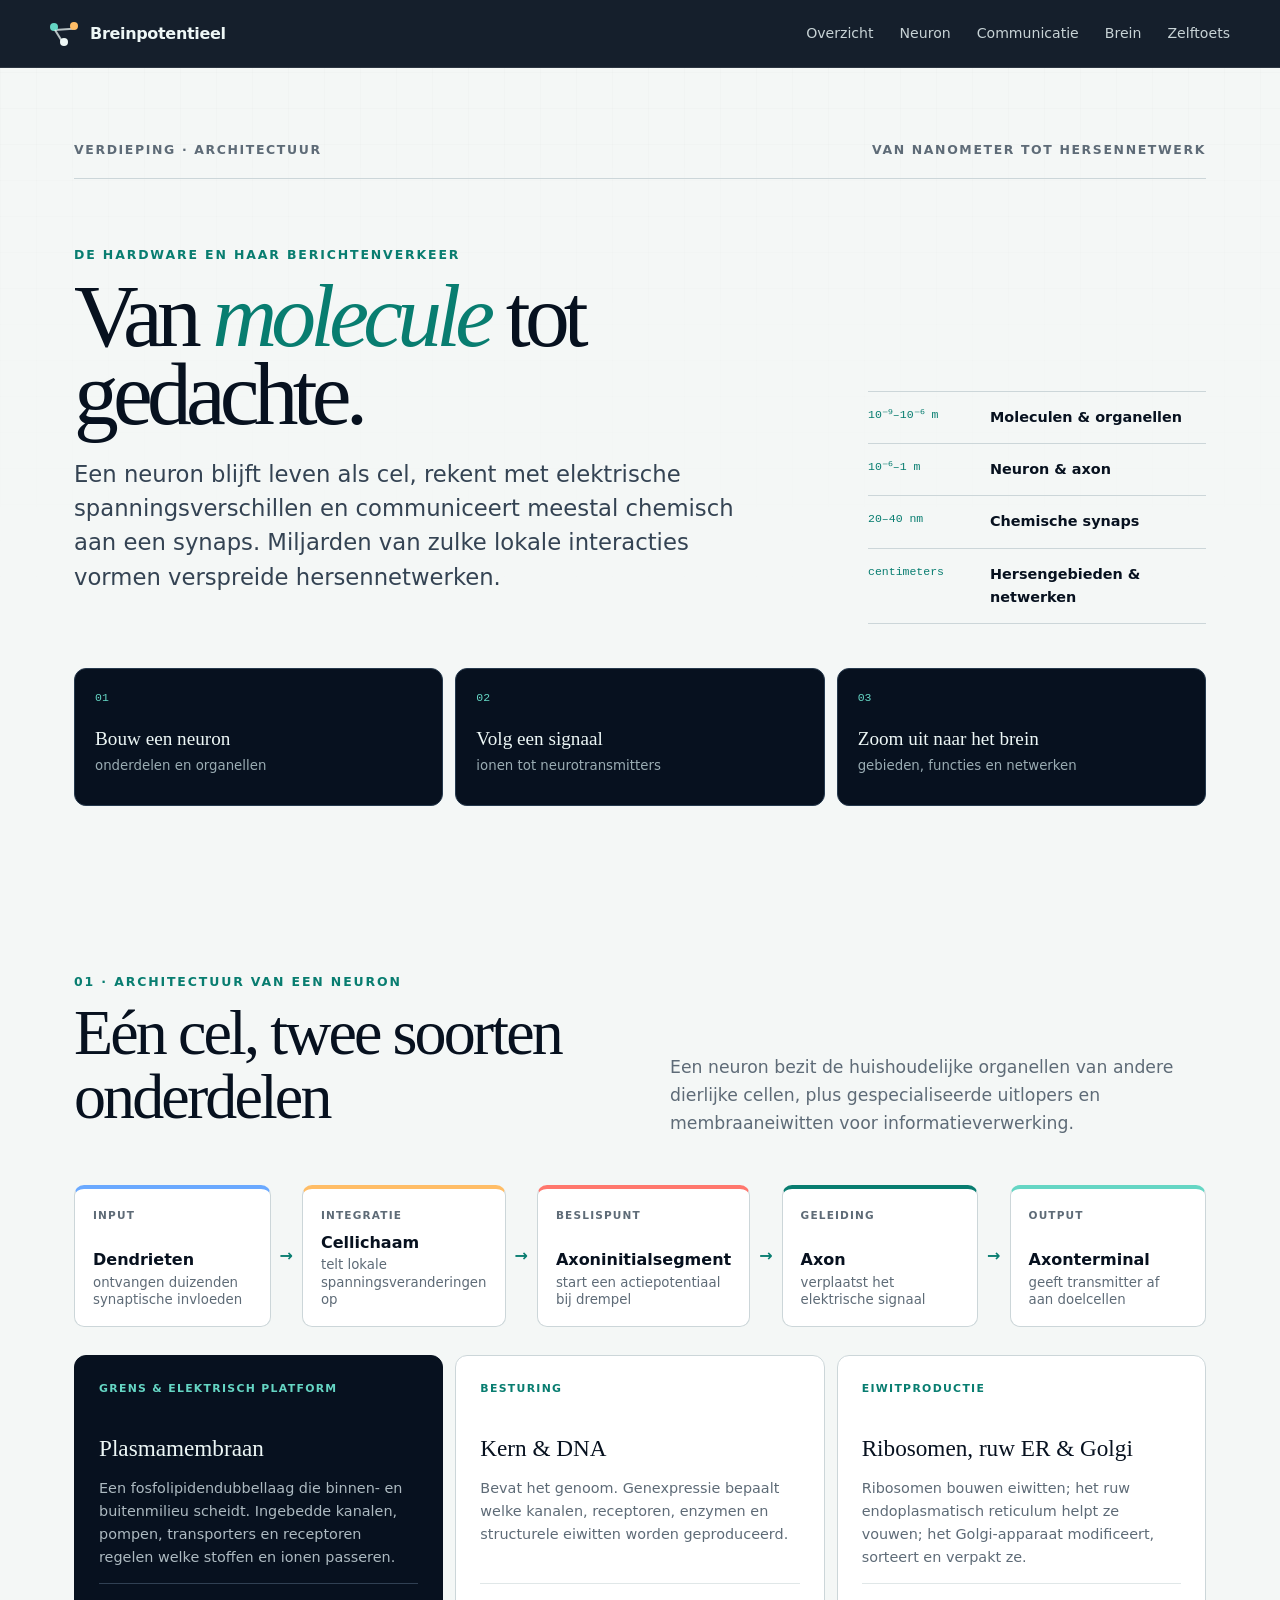
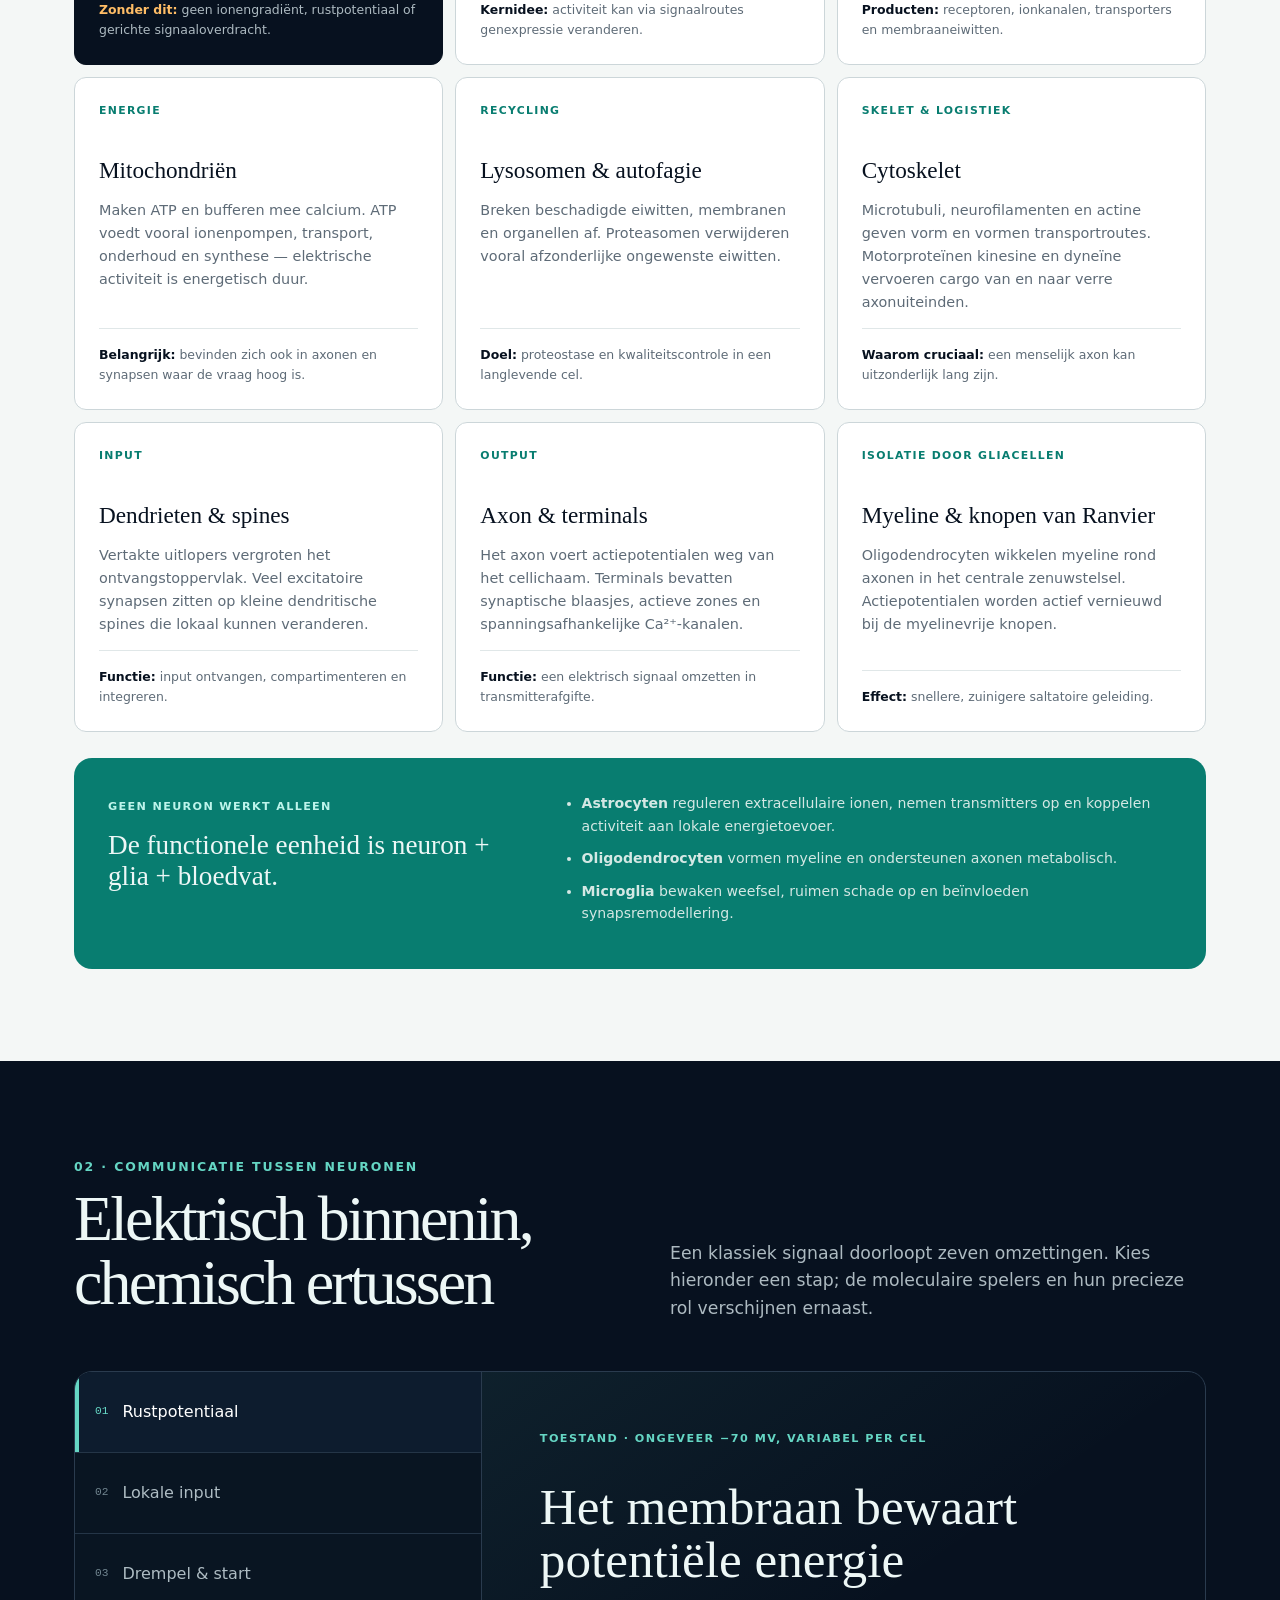
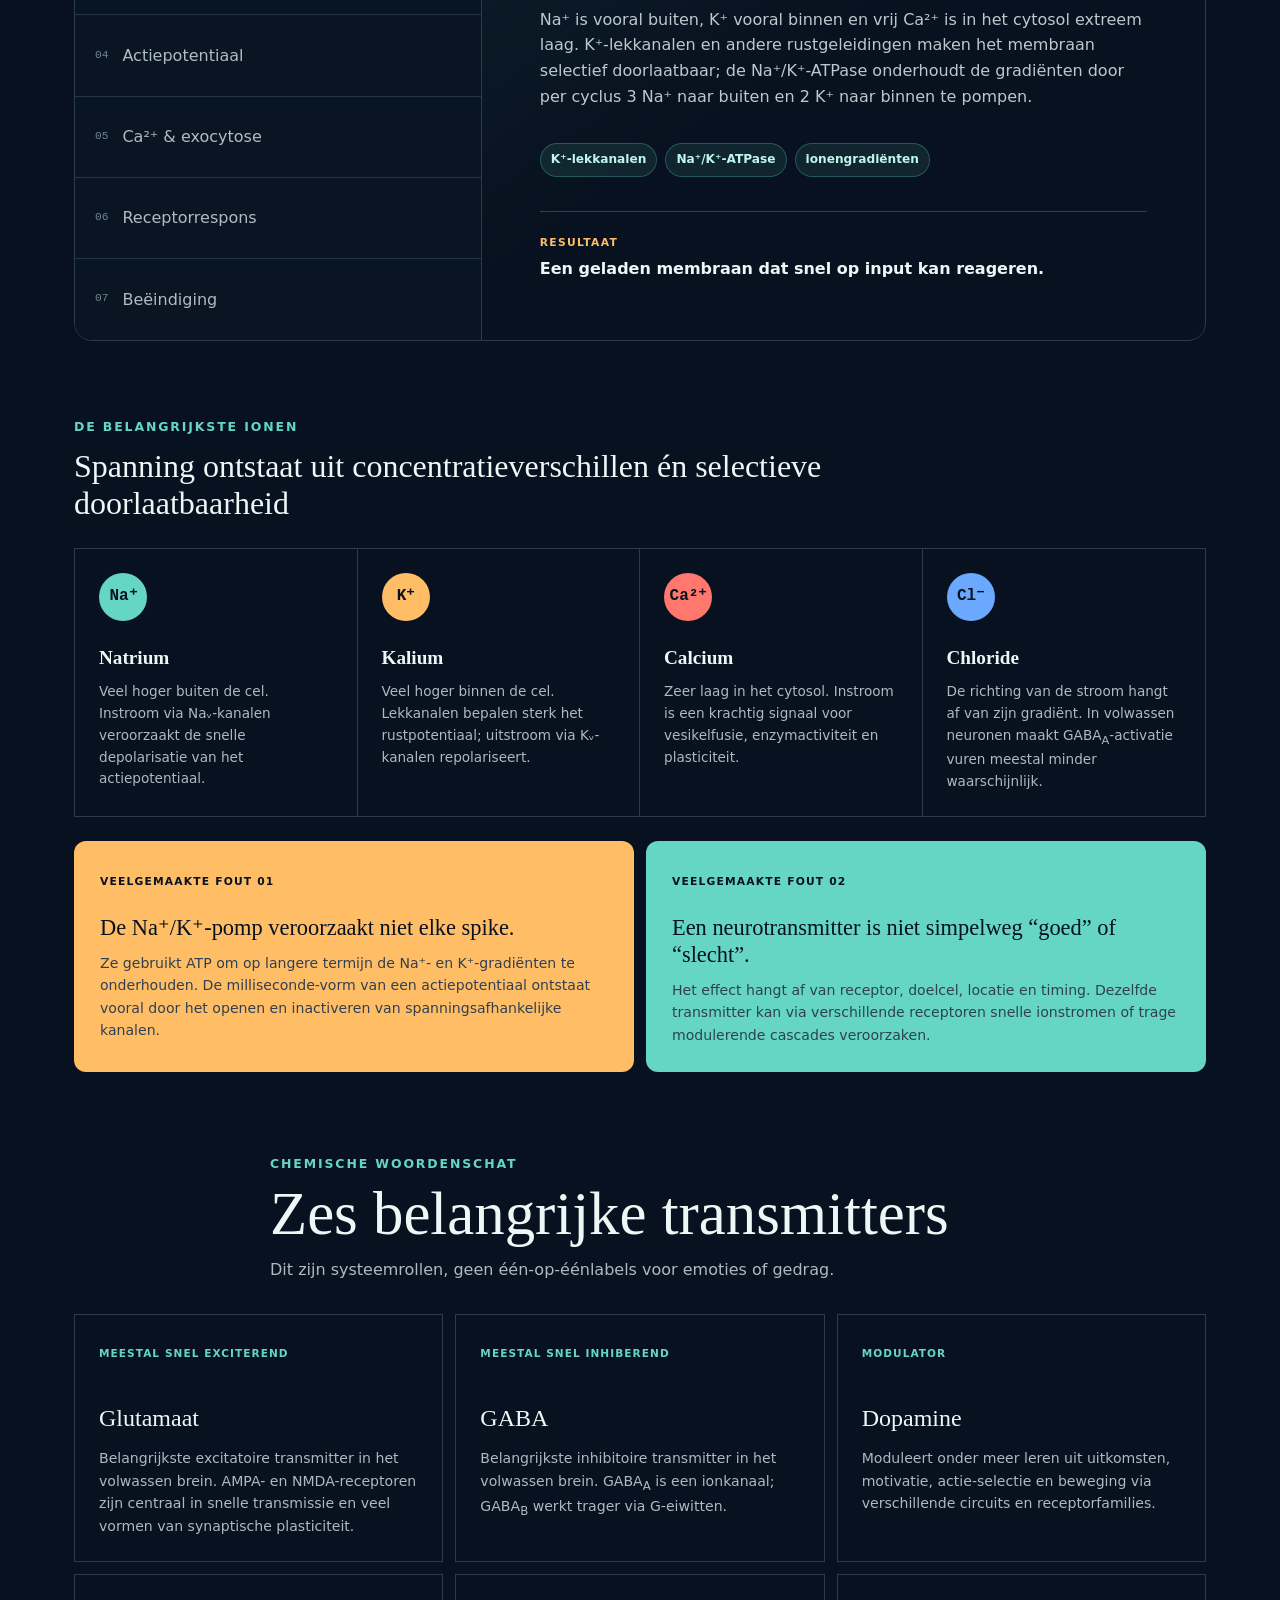
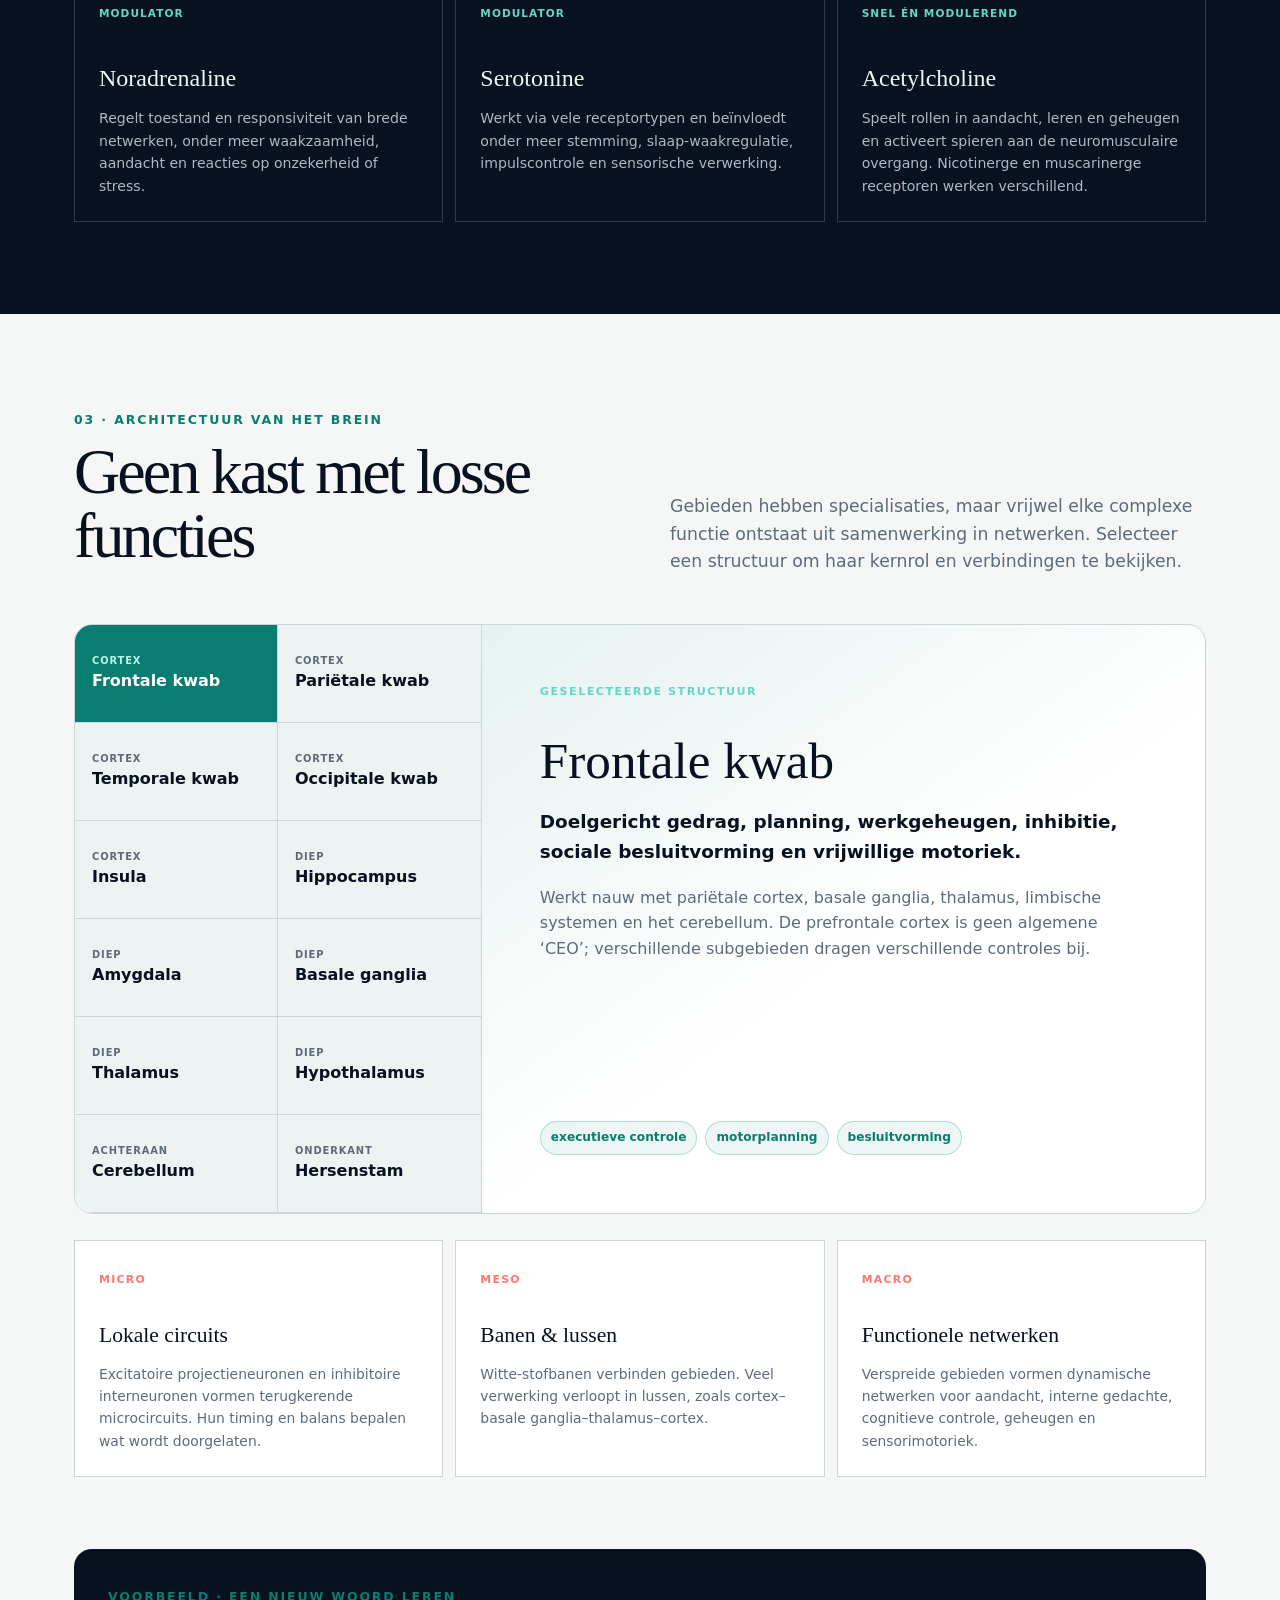
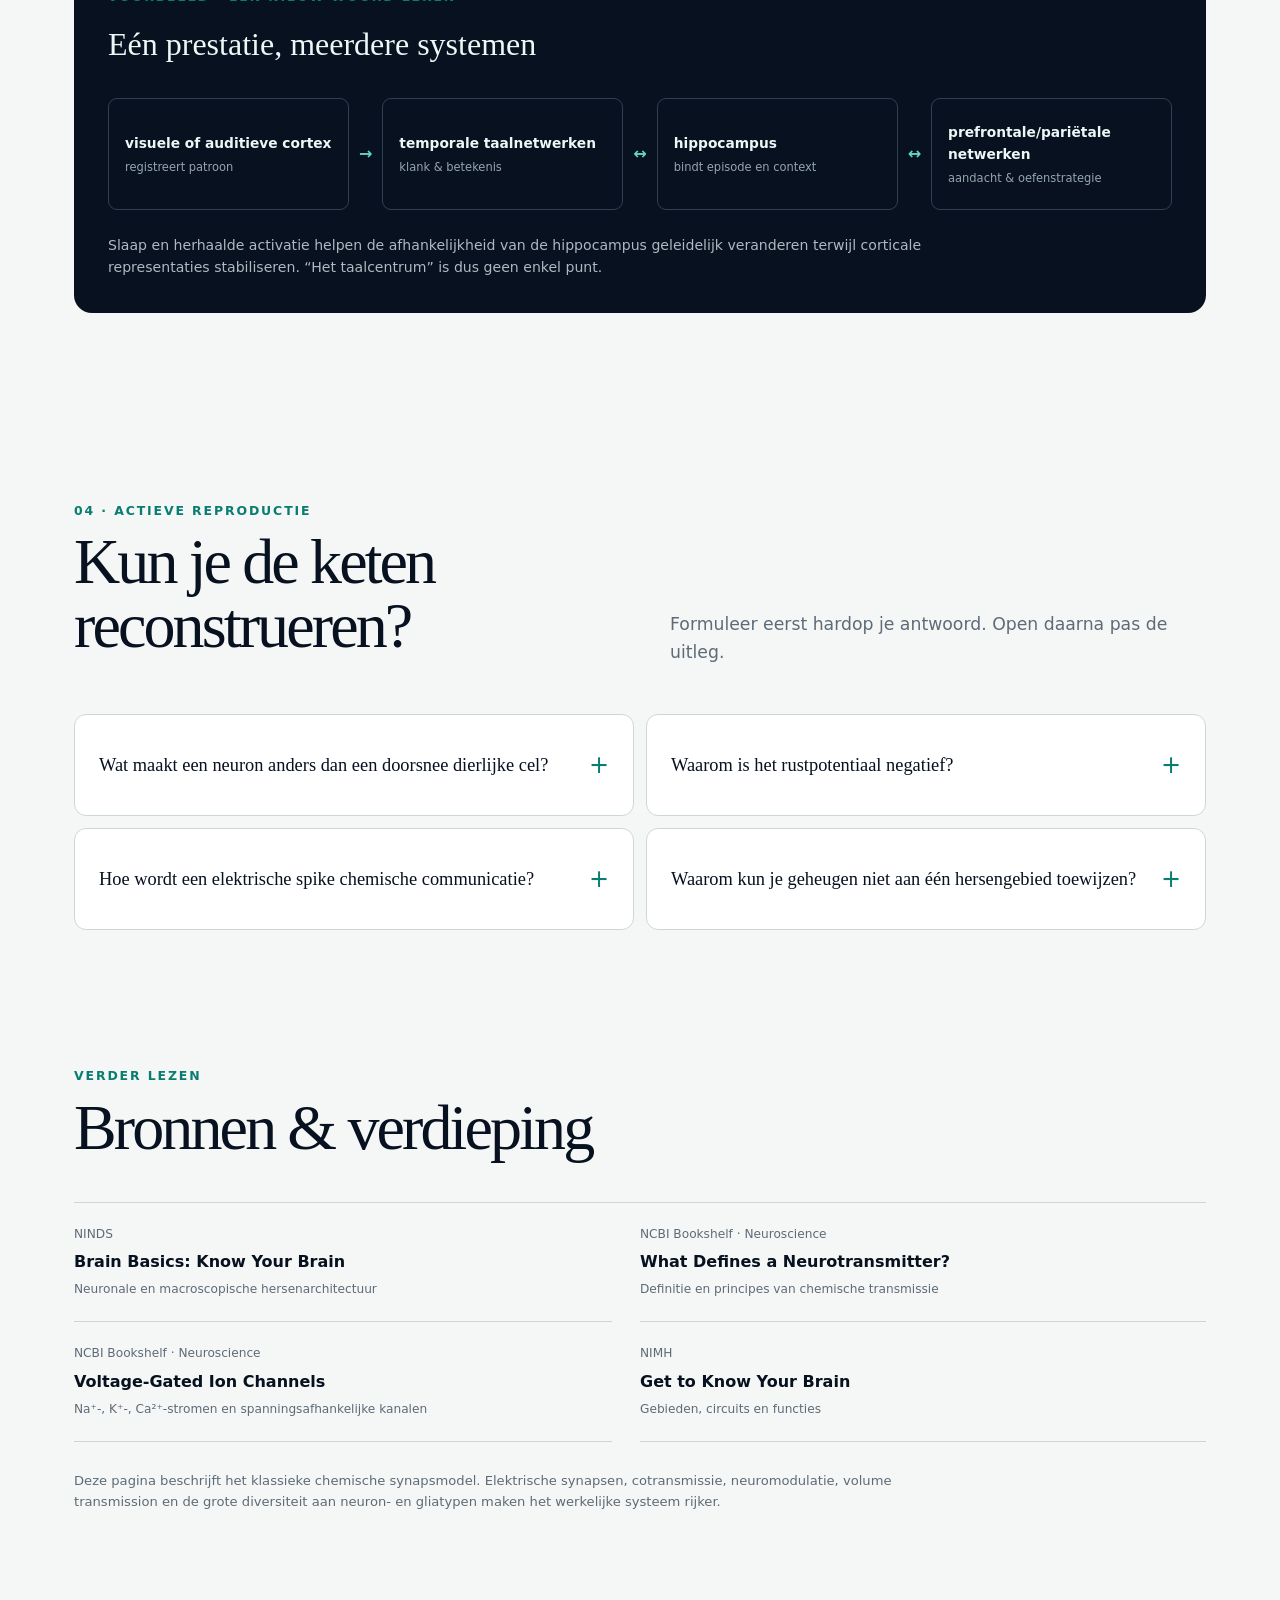
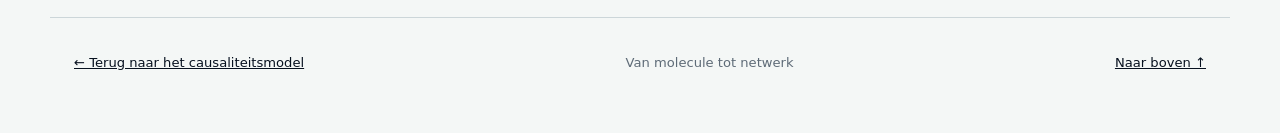
==== architectuur.html @ 77cac2b7 "Add neuron, communication, and brain architecture guide" ====
<!doctype html>
<html lang="nl">
<head>
  <meta charset="utf-8">
  <meta name="viewport" content="width=device-width, initial-scale=1">
  <meta name="theme-color" content="#07111f">
  <meta name="description" content="Leer hoe een neuron moleculair is opgebouwd, hoe neuronen elektrisch en chemisch communiceren en hoe hersengebieden samenwerken.">
  <title>Neuron & brein — Breinpotentieel</title>
  <link rel="icon" type="image/svg+xml" href="data:image/svg+xml,%3Csvg xmlns='http://www.w3.org/2000/svg' viewBox='0 0 64 64'%3E%3Crect width='64' height='64' rx='14' fill='%2307111f'/%3E%3Ccircle cx='19' cy='20' r='6' fill='%2365d6c4'/%3E%3Ccircle cx='45' cy='18' r='5' fill='%23ffbd66'/%3E%3Ccircle cx='31' cy='45' r='7' fill='%23eef7f6'/%3E%3Cpath d='M24 22l16-3M22 25l7 14M42 22l-8 17' stroke='%23eef7f6' stroke-width='3' stroke-linecap='round'/%3E%3C/svg%3E">
  <link rel="stylesheet" href="styles.css">
</head>
<body>
  <a class="skip-link" href="#inhoud">Ga naar de inhoud</a>

  <header class="topbar">
    <a class="brand" href="index.html" aria-label="Breinpotentieel, naar startpagina">
      <span class="brand-mark" aria-hidden="true"><i></i><i></i><i></i></span>
      <span>Breinpotentieel</span>
    </a>
    <nav aria-label="Navigatie van deze pagina">
      <a href="index.html">Overzicht</a>
      <a href="#neuron">Neuron</a>
      <a href="#communicatie">Communicatie</a>
      <a href="#brein">Brein</a>
      <a href="#toets-architectuur">Zelftoets</a>
    </nav>
  </header>

  <main id="inhoud">
    <section class="hero architecture-hero" id="start">
      <div class="eyebrow"><span>Verdieping · architectuur</span><span>Van nanometer tot hersennetwerk</span></div>
      <div class="architecture-intro">
        <div>
          <p class="kicker">De hardware en haar berichtenverkeer</p>
          <h1>Van <em>molecule</em> tot gedachte.</h1>
          <p class="lede">Een neuron blijft leven als cel, rekent met elektrische spanningsverschillen en communiceert meestal chemisch aan een synaps. Miljarden van zulke lokale interacties vormen verspreide hersennetwerken.</p>
        </div>
        <ol class="scale-ladder" aria-label="Schaalniveaus van de pagina">
          <li><span>10⁻⁹–10⁻⁶ m</span><strong>Moleculen & organellen</strong></li>
          <li><span>10⁻⁶–1 m</span><strong>Neuron & axon</strong></li>
          <li><span>20–40 nm</span><strong>Chemische synaps</strong></li>
          <li><span>centimeters</span><strong>Hersengebieden & netwerken</strong></li>
        </ol>
      </div>
      <nav class="page-map" aria-label="Leerroute">
        <a href="#neuron"><span>01</span><strong>Bouw een neuron</strong><small>onderdelen en organellen</small></a>
        <a href="#communicatie"><span>02</span><strong>Volg een signaal</strong><small>ionen tot neurotransmitters</small></a>
        <a href="#brein"><span>03</span><strong>Zoom uit naar het brein</strong><small>gebieden, functies en netwerken</small></a>
      </nav>
    </section>

    <section class="section" id="neuron">
      <header class="section-heading split-heading">
        <div><span class="chapter">01 · architectuur van een neuron</span><h2>Eén cel, twee soorten onderdelen</h2></div>
        <p>Een neuron bezit de huishoudelijke organellen van andere dierlijke cellen, plus gespecialiseerde uitlopers en membraaneiwitten voor informatieverwerking.</p>
      </header>

      <div class="neuron-schematic" role="img" aria-label="Signaalrichting door een neuron: dendrieten, cellichaam, axonheuvel, axon en synaptische uiteinden">
        <div class="schematic-node receive"><span>input</span><strong>Dendrieten</strong><small>ontvangen duizenden synaptische invloeden</small></div>
        <b aria-hidden="true">→</b>
        <div class="schematic-node integrate"><span>integratie</span><strong>Cellichaam</strong><small>telt lokale spanningsveranderingen op</small></div>
        <b aria-hidden="true">→</b>
        <div class="schematic-node decide"><span>beslispunt</span><strong>Axoninitialsegment</strong><small>start een actiepotentiaal bij drempel</small></div>
        <b aria-hidden="true">→</b>
        <div class="schematic-node conduct"><span>geleiding</span><strong>Axon</strong><small>verplaatst het elektrische signaal</small></div>
        <b aria-hidden="true">→</b>
        <div class="schematic-node output"><span>output</span><strong>Axonterminal</strong><small>geeft transmitter af aan doelcellen</small></div>
      </div>

      <div class="architecture-grid">
        <article class="component-card featured"><span class="component-type">grens & elektrisch platform</span><h3>Plasmamembraan</h3><p>Een fosfolipidendubbellaag die binnen- en buitenmilieu scheidt. Ingebedde kanalen, pompen, transporters en receptoren regelen welke stoffen en ionen passeren.</p><footer><strong>Zonder dit:</strong> geen ionengradiënt, rustpotentiaal of gerichte signaaloverdracht.</footer></article>
        <article class="component-card"><span class="component-type">besturing</span><h3>Kern & DNA</h3><p>Bevat het genoom. Genexpressie bepaalt welke kanalen, receptoren, enzymen en structurele eiwitten worden geproduceerd.</p><footer><strong>Kernidee:</strong> activiteit kan via signaalroutes genexpressie veranderen.</footer></article>
        <article class="component-card"><span class="component-type">eiwitproductie</span><h3>Ribosomen, ruw ER & Golgi</h3><p>Ribosomen bouwen eiwitten; het ruw endoplasmatisch reticulum helpt ze vouwen; het Golgi-apparaat modificeert, sorteert en verpakt ze.</p><footer><strong>Producten:</strong> receptoren, ionkanalen, transporters en membraaneiwitten.</footer></article>
        <article class="component-card"><span class="component-type">energie</span><h3>Mitochondriën</h3><p>Maken ATP en bufferen mee calcium. ATP voedt vooral ionenpompen, transport, onderhoud en synthese — elektrische activiteit is energetisch duur.</p><footer><strong>Belangrijk:</strong> bevinden zich ook in axonen en synapsen waar de vraag hoog is.</footer></article>
        <article class="component-card"><span class="component-type">recycling</span><h3>Lysosomen & autofagie</h3><p>Breken beschadigde eiwitten, membranen en organellen af. Proteasomen verwijderen vooral afzonderlijke ongewenste eiwitten.</p><footer><strong>Doel:</strong> proteostase en kwaliteitscontrole in een langlevende cel.</footer></article>
        <article class="component-card"><span class="component-type">skelet & logistiek</span><h3>Cytoskelet</h3><p>Microtubuli, neurofilamenten en actine geven vorm en vormen transportroutes. Motorproteïnen kinesine en dyneïne vervoeren cargo van en naar verre axonuiteinden.</p><footer><strong>Waarom cruciaal:</strong> een menselijk axon kan uitzonderlijk lang zijn.</footer></article>
        <article class="component-card"><span class="component-type">input</span><h3>Dendrieten & spines</h3><p>Vertakte uitlopers vergroten het ontvangstoppervlak. Veel excitatoire synapsen zitten op kleine dendritische spines die lokaal kunnen veranderen.</p><footer><strong>Functie:</strong> input ontvangen, compartimenteren en integreren.</footer></article>
        <article class="component-card"><span class="component-type">output</span><h3>Axon & terminals</h3><p>Het axon voert actiepotentialen weg van het cellichaam. Terminals bevatten synaptische blaasjes, actieve zones en spanningsafhankelijke Ca²⁺-kanalen.</p><footer><strong>Functie:</strong> een elektrisch signaal omzetten in transmitterafgifte.</footer></article>
        <article class="component-card"><span class="component-type">isolatie door gliacellen</span><h3>Myeline & knopen van Ranvier</h3><p>Oligodendrocyten wikkelen myeline rond axonen in het centrale zenuwstelsel. Actiepotentialen worden actief vernieuwd bij de myelinevrije knopen.</p><footer><strong>Effect:</strong> snellere, zuinigere saltatoire geleiding.</footer></article>
      </div>

      <div class="glia-note">
        <div><span>Geen neuron werkt alleen</span><h3>De functionele eenheid is neuron + glia + bloedvat.</h3></div>
        <ul>
          <li><strong>Astrocyten</strong> reguleren extracellulaire ionen, nemen transmitters op en koppelen activiteit aan lokale energietoevoer.</li>
          <li><strong>Oligodendrocyten</strong> vormen myeline en ondersteunen axonen metabolisch.</li>
          <li><strong>Microglia</strong> bewaken weefsel, ruimen schade op en beïnvloeden synapsremodellering.</li>
        </ul>
      </div>
    </section>

    <section class="section signal-section" id="communicatie">
      <header class="section-heading split-heading">
        <div><span class="chapter">02 · communicatie tussen neuronen</span><h2>Elektrisch binnenin, chemisch ertussen</h2></div>
        <p>Een klassiek signaal doorloopt zeven omzettingen. Kies hieronder een stap; de moleculaire spelers en hun precieze rol verschijnen ernaast.</p>
      </header>

      <div class="signal-explorer">
        <div class="signal-steps" role="tablist" aria-label="Stappen van neurale communicatie">
          <button role="tab" aria-selected="true" data-signal="rest"><span>01</span>Rustpotentiaal</button>
          <button role="tab" aria-selected="false" data-signal="input"><span>02</span>Lokale input</button>
          <button role="tab" aria-selected="false" data-signal="trigger"><span>03</span>Drempel & start</button>
          <button role="tab" aria-selected="false" data-signal="spike"><span>04</span>Actiepotentiaal</button>
          <button role="tab" aria-selected="false" data-signal="calcium"><span>05</span>Ca²⁺ & exocytose</button>
          <button role="tab" aria-selected="false" data-signal="receptor"><span>06</span>Receptorrespons</button>
          <button role="tab" aria-selected="false" data-signal="clear"><span>07</span>Beëindiging</button>
        </div>
        <article class="signal-panel" id="signal-panel" aria-live="polite"></article>
      </div>

      <div class="ion-table-wrap">
        <header><span class="chapter">De belangrijkste ionen</span><h3>Spanning ontstaat uit concentratieverschillen én selectieve doorlaatbaarheid</h3></header>
        <div class="ion-grid">
          <article><span class="ion sodium">Na⁺</span><h4>Natrium</h4><p>Veel hoger buiten de cel. Instroom via Naᵥ-kanalen veroorzaakt de snelle depolarisatie van het actiepotentiaal.</p></article>
          <article><span class="ion potassium">K⁺</span><h4>Kalium</h4><p>Veel hoger binnen de cel. Lekkanalen bepalen sterk het rustpotentiaal; uitstroom via Kᵥ-kanalen repolariseert.</p></article>
          <article><span class="ion calcium">Ca²⁺</span><h4>Calcium</h4><p>Zeer laag in het cytosol. Instroom is een krachtig signaal voor vesikelfusie, enzymactiviteit en plasticiteit.</p></article>
          <article><span class="ion chloride">Cl⁻</span><h4>Chloride</h4><p>De richting van de stroom hangt af van zijn gradiënt. In volwassen neuronen maakt GABA<sub>A</sub>-activatie vuren meestal minder waarschijnlijk.</p></article>
        </div>
      </div>

      <div class="myth-grid">
        <article><span>Veelgemaakte fout 01</span><h3>De Na⁺/K⁺-pomp veroorzaakt niet elke spike.</h3><p>Ze gebruikt ATP om op langere termijn de Na⁺- en K⁺-gradiënten te onderhouden. De milliseconde-vorm van een actiepotentiaal ontstaat vooral door het openen en inactiveren van spanningsafhankelijke kanalen.</p></article>
        <article><span>Veelgemaakte fout 02</span><h3>Een neurotransmitter is niet simpelweg “goed” of “slecht”.</h3><p>Het effect hangt af van receptor, doelcel, locatie en timing. Dezelfde transmitter kan via verschillende receptoren snelle ionstromen of trage modulerende cascades veroorzaken.</p></article>
      </div>

      <header class="subheading"><span class="chapter">Chemische woordenschat</span><h2>Zes belangrijke transmitters</h2><p>Dit zijn systeemrollen, geen één-op-éénlabels voor emoties of gedrag.</p></header>
      <div class="transmitter-grid">
        <article><span>meestal snel exciterend</span><h3>Glutamaat</h3><p>Belangrijkste excitatoire transmitter in het volwassen brein. AMPA- en NMDA-receptoren zijn centraal in snelle transmissie en veel vormen van synaptische plasticiteit.</p></article>
        <article><span>meestal snel inhiberend</span><h3>GABA</h3><p>Belangrijkste inhibitoire transmitter in het volwassen brein. GABA<sub>A</sub> is een ionkanaal; GABA<sub>B</sub> werkt trager via G-eiwitten.</p></article>
        <article><span>modulator</span><h3>Dopamine</h3><p>Moduleert onder meer leren uit uitkomsten, motivatie, actie-selectie en beweging via verschillende circuits en receptorfamilies.</p></article>
        <article><span>modulator</span><h3>Noradrenaline</h3><p>Regelt toestand en responsiviteit van brede netwerken, onder meer waakzaamheid, aandacht en reacties op onzekerheid of stress.</p></article>
        <article><span>modulator</span><h3>Serotonine</h3><p>Werkt via vele receptortypen en beïnvloedt onder meer stemming, slaap-waakregulatie, impulscontrole en sensorische verwerking.</p></article>
        <article><span>snel én modulerend</span><h3>Acetylcholine</h3><p>Speelt rollen in aandacht, leren en geheugen en activeert spieren aan de neuromusculaire overgang. Nicotinerge en muscarinerge receptoren werken verschillend.</p></article>
      </div>
    </section>

    <section class="section" id="brein">
      <header class="section-heading split-heading">
        <div><span class="chapter">03 · architectuur van het brein</span><h2>Geen kast met losse functies</h2></div>
        <p>Gebieden hebben specialisaties, maar vrijwel elke complexe functie ontstaat uit samenwerking in netwerken. Selecteer een structuur om haar kernrol en verbindingen te bekijken.</p>
      </header>

      <div class="brain-explorer">
        <div class="brain-levels" role="tablist" aria-label="Hersenstructuren">
          <button role="tab" aria-selected="true" data-brain="frontal"><span>Cortex</span>Frontale kwab</button>
          <button role="tab" aria-selected="false" data-brain="parietal"><span>Cortex</span>Pariëtale kwab</button>
          <button role="tab" aria-selected="false" data-brain="temporal"><span>Cortex</span>Temporale kwab</button>
          <button role="tab" aria-selected="false" data-brain="occipital"><span>Cortex</span>Occipitale kwab</button>
          <button role="tab" aria-selected="false" data-brain="insula"><span>Cortex</span>Insula</button>
          <button role="tab" aria-selected="false" data-brain="hippocampus"><span>Diep</span>Hippocampus</button>
          <button role="tab" aria-selected="false" data-brain="amygdala"><span>Diep</span>Amygdala</button>
          <button role="tab" aria-selected="false" data-brain="basal"><span>Diep</span>Basale ganglia</button>
          <button role="tab" aria-selected="false" data-brain="thalamus"><span>Diep</span>Thalamus</button>
          <button role="tab" aria-selected="false" data-brain="hypothalamus"><span>Diep</span>Hypothalamus</button>
          <button role="tab" aria-selected="false" data-brain="cerebellum"><span>Achteraan</span>Cerebellum</button>
          <button role="tab" aria-selected="false" data-brain="brainstem"><span>Onderkant</span>Hersenstam</button>
        </div>
        <article class="brain-panel" id="brain-panel" aria-live="polite"></article>
      </div>

      <div class="organization-levels">
        <article><span>micro</span><h3>Lokale circuits</h3><p>Excitatoire projectieneuronen en inhibitoire interneuronen vormen terugkerende microcircuits. Hun timing en balans bepalen wat wordt doorgelaten.</p></article>
        <article><span>meso</span><h3>Banen & lussen</h3><p>Witte-stofbanen verbinden gebieden. Veel verwerking verloopt in lussen, zoals cortex–basale ganglia–thalamus–cortex.</p></article>
        <article><span>macro</span><h3>Functionele netwerken</h3><p>Verspreide gebieden vormen dynamische netwerken voor aandacht, interne gedachte, cognitieve controle, geheugen en sensorimotoriek.</p></article>
      </div>

      <div class="network-example">
        <div><span class="chapter">Voorbeeld · een nieuw woord leren</span><h3>Eén prestatie, meerdere systemen</h3></div>
        <div class="network-flow" role="img" aria-label="Visuele of auditieve input wordt verwerkt en gekoppeld aan taal, hippocampus en controlefuncties">
          <span>visuele of auditieve cortex<br><small>registreert patroon</small></span><b>→</b>
          <span>temporale taalnetwerken<br><small>klank & betekenis</small></span><b>↔</b>
          <span>hippocampus<br><small>bindt episode en context</small></span><b>↔</b>
          <span>prefrontale/pariëtale netwerken<br><small>aandacht & oefenstrategie</small></span>
        </div>
        <p>Slaap en herhaalde activatie helpen de afhankelijkheid van de hippocampus geleidelijk veranderen terwijl corticale representaties stabiliseren. “Het taalcentrum” is dus geen enkel punt.</p>
      </div>
    </section>

    <section class="section quiz-section" id="toets-architectuur">
      <header class="section-heading split-heading">
        <div><span class="chapter">04 · actieve reproductie</span><h2>Kun je de keten reconstrueren?</h2></div>
        <p>Formuleer eerst hardop je antwoord. Open daarna pas de uitleg.</p>
      </header>
      <div class="quiz-grid">
        <details><summary>Wat maakt een neuron anders dan een doorsnee dierlijke cel?</summary><p>Niet de basisorganellen, maar vooral zijn gepolariseerde bouw: dendrieten, een axoninitialsegment, een vaak lang axon, synaptische terminals en een zeer gespecialiseerde verdeling van ionkanalen en receptoren.</p></details>
        <details><summary>Waarom is het rustpotentiaal negatief?</summary><p>Omdat ionen ongelijk verdeeld zijn en het rustende membraan selectiever doorlaatbaar is voor onder meer K⁺ dan voor Na⁺. Intracellulaire negatieve ladingen en de elektrogene Na⁺/K⁺-pomp dragen bij.</p></details>
        <details><summary>Hoe wordt een elektrische spike chemische communicatie?</summary><p>De spike depolariseert de terminal → spanningsafhankelijke Ca²⁺-kanalen openen → Ca²⁺ bindt de exocytosemachinerie → vesikels fuseren → neurotransmitter bereikt receptoren.</p></details>
        <details><summary>Waarom kun je geheugen niet aan één hersengebied toewijzen?</summary><p>De hippocampus is belangrijk voor het vormen en relationeel binden van veel declaratieve herinneringen, maar opslag, emotionele betekenis, werkgeheugen, vaardigheden en consolidatie gebruiken verschillende corticale en subcorticale netwerken.</p></details>
      </div>
    </section>

    <section class="section sources" id="bronnen-architectuur">
      <header class="section-heading"><span class="chapter">Verder lezen</span><h2>Bronnen & verdieping</h2></header>
      <div class="source-list">
        <a href="https://www.ninds.nih.gov/health-information/public-education/brain-basics/brain-basics-know-your-brain" target="_blank" rel="noreferrer"><span>NINDS</span><strong>Brain Basics: Know Your Brain</strong><small>Neuronale en macroscopische hersenarchitectuur</small></a>
        <a href="https://www.ncbi.nlm.nih.gov/books/NBK10957/" target="_blank" rel="noreferrer"><span>NCBI Bookshelf · Neuroscience</span><strong>What Defines a Neurotransmitter?</strong><small>Definitie en principes van chemische transmissie</small></a>
        <a href="https://www.ncbi.nlm.nih.gov/books/NBK10883/" target="_blank" rel="noreferrer"><span>NCBI Bookshelf · Neuroscience</span><strong>Voltage-Gated Ion Channels</strong><small>Na⁺-, K⁺-, Ca²⁺-stromen en spanningsafhankelijke kanalen</small></a>
        <a href="https://www.nimh.nih.gov/health/publications/get-to-know-your-brain" target="_blank" rel="noreferrer"><span>NIMH</span><strong>Get to Know Your Brain</strong><small>Gebieden, circuits en functies</small></a>
      </div>
      <p class="disclaimer">Deze pagina beschrijft het klassieke chemische synapsmodel. Elektrische synapsen, cotransmissie, neuromodulatie, volume transmission en de grote diversiteit aan neuron- en gliatypen maken het werkelijke systeem rijker.</p>
    </section>
  </main>

  <footer class="site-footer"><a href="index.html">← Terug naar het causaliteitsmodel</a><p>Van molecule tot netwerk</p><a href="#start">Naar boven ↑</a></footer>
  <script src="architecture.js"></script>
</body>
</html>
---- styles.css ----
:root {
  --ink: #07111f;
  --ink-2: #0d1c2e;
  --paper: #f4f7f6;
  --white: #ffffff;
  --muted: #5e6b77;
  --line: #ccd6d9;
  --cyan: #65d6c4;
  --cyan-dark: #087d70;
  --amber: #ffbd66;
  --coral: #ff776d;
  --blue: #6aa9ff;
  --radius: 18px;
  --shadow: 0 20px 60px rgba(7, 17, 31, .11);
}

* { box-sizing: border-box; }
html { scroll-behavior: smooth; }
body {
  margin: 0;
  color: var(--ink);
  background: var(--paper);
  font-family: Inter, ui-sans-serif, system-ui, -apple-system, BlinkMacSystemFont, "Segoe UI", sans-serif;
  font-size: 16px;
  line-height: 1.6;
}
body::before {
  content: "";
  position: fixed;
  inset: 0;
  z-index: -1;
  opacity: .38;
  background-image: linear-gradient(rgba(7,17,31,.04) 1px, transparent 1px), linear-gradient(90deg, rgba(7,17,31,.04) 1px, transparent 1px);
  background-size: 36px 36px;
  mask-image: linear-gradient(to bottom, #000, transparent 75%);
}
a { color: inherit; }
button { font: inherit; }
.skip-link { position: fixed; left: 1rem; top: -4rem; z-index: 100; background: var(--white); padding: .75rem 1rem; border-radius: 8px; }
.skip-link:focus { top: 1rem; }
.topbar {
  position: sticky;
  top: 0;
  z-index: 20;
  min-height: 68px;
  display: flex;
  align-items: center;
  justify-content: space-between;
  padding: 0 max(24px, calc((100vw - 1180px) / 2));
  color: #eef7f6;
  background: rgba(7, 17, 31, .94);
  backdrop-filter: blur(18px);
  border-bottom: 1px solid rgba(255,255,255,.1);
}
.brand { display: flex; gap: 12px; align-items: center; font-weight: 760; text-decoration: none; letter-spacing: -.02em; }
.brand-mark { position: relative; width: 28px; height: 24px; display: block; }
.brand-mark i { position: absolute; width: 8px; height: 8px; border-radius: 50%; background: var(--cyan); }
.brand-mark i:nth-child(1) { left: 0; top: 1px; }
.brand-mark i:nth-child(2) { right: 0; top: 0; background: var(--amber); }
.brand-mark i:nth-child(3) { left: 10px; bottom: 0; background: #eef7f6; }
.brand-mark::before, .brand-mark::after { content: ""; position: absolute; height: 2px; width: 18px; background: rgba(238,247,246,.75); transform-origin: left; left: 5px; top: 7px; }
.brand-mark::before { transform: rotate(-4deg); }
.brand-mark::after { transform: rotate(58deg); }
.topbar nav { display: flex; gap: 26px; }
.topbar nav a { color: #c8d3d6; text-decoration: none; font-size: .88rem; }
.topbar nav a:hover, .topbar nav a:focus-visible { color: var(--cyan); }

.hero, .section, .site-footer { max-width: 1180px; margin-inline: auto; }
.hero { padding: 72px 24px 54px; }
.eyebrow { display: flex; justify-content: space-between; gap: 20px; padding-bottom: 18px; border-bottom: 1px solid var(--line); color: var(--muted); font-size: .78rem; text-transform: uppercase; letter-spacing: .13em; font-weight: 700; }
.hero-grid { display: grid; grid-template-columns: 1.3fr .7fr; gap: clamp(42px, 8vw, 96px); align-items: end; padding: 66px 0 48px; }
.kicker, .chapter { color: var(--cyan-dark); text-transform: uppercase; letter-spacing: .15em; font-size: .78rem; font-weight: 800; }
h1, h2, h3, p { margin-top: 0; }
h1 { max-width: 760px; margin-bottom: 24px; font-family: Georgia, "Times New Roman", serif; font-size: clamp(3.7rem, 8vw, 7.8rem); line-height: .87; letter-spacing: -.065em; font-weight: 500; }
h1 em { color: var(--cyan-dark); font-weight: 500; }
.lede { max-width: 690px; margin-bottom: 30px; color: #344353; font-size: clamp(1.15rem, 2vw, 1.42rem); line-height: 1.5; }
.hero-actions { display: flex; gap: 12px; flex-wrap: wrap; }
.button { display: inline-flex; justify-content: center; align-items: center; min-height: 48px; padding: 0 19px; border: 1px solid var(--ink); border-radius: 999px; text-decoration: none; font-weight: 750; font-size: .92rem; }
.button.primary { background: var(--ink); color: var(--white); }
.button.primary:hover { background: var(--cyan-dark); border-color: var(--cyan-dark); }
.button.quiet:hover { background: var(--white); }
.formula-card { padding: 28px; color: #eef7f6; background: var(--ink); border-radius: var(--radius); box-shadow: var(--shadow); }
.formula-label { color: var(--cyan); font-size: .74rem; text-transform: uppercase; letter-spacing: .15em; font-weight: 800; }
.formula { display: grid; grid-template-columns: 1fr auto; gap: 10px 16px; margin: 24px 0; }
.formula strong { grid-column: 1 / -1; padding-bottom: 12px; border-bottom: 1px solid rgba(255,255,255,.18); font-family: Georgia, serif; font-size: 1.8rem; }
.formula b { font-size: .92rem; }
.formula span { color: var(--amber); font-weight: 800; }
.formula-card p { margin-bottom: 0; color: #aebbc2; font-size: .88rem; }
.principle { display: grid; grid-template-columns: 120px 1fr; gap: 24px; padding: 22px 0; border-block: 1px solid var(--line); }
.principle span { color: var(--coral); font-size: .76rem; text-transform: uppercase; letter-spacing: .14em; font-weight: 850; }
.principle p { margin: 0; }

.section { padding: 92px 24px; }
.section-heading { max-width: 760px; margin-bottom: 42px; }
.section-heading h2 { margin: 8px 0 14px; font-family: Georgia, serif; font-size: clamp(2.3rem, 5vw, 4.1rem); line-height: 1; letter-spacing: -.045em; font-weight: 500; }
.section-heading p { color: var(--muted); font-size: 1.08rem; }
.split-heading { max-width: none; display: grid; grid-template-columns: 1fr 1fr; gap: 60px; align-items: end; }
.split-heading p { margin-bottom: 6px; }
.capacity-grid { display: grid; grid-template-columns: repeat(3, 1fr); gap: 16px; }
.capacity-card { position: relative; overflow: hidden; padding: 28px; background: var(--white); border: 1px solid var(--line); border-radius: var(--radius); }
.capacity-card::before { content: ""; display: block; width: 54px; height: 5px; margin-bottom: 42px; border-radius: 5px; background: var(--blue); }
.capacity-card.network::before { background: var(--amber); }
.capacity-card.plastic::before { background: var(--cyan-dark); }
.capacity-card .number { position: absolute; right: 24px; top: 22px; color: #a8b5bb; font-family: Georgia, serif; font-style: italic; }
.capacity-card h3 { margin-bottom: 14px; font-family: Georgia, serif; font-size: 1.65rem; font-weight: 500; }
.definition { min-height: 104px; color: #43515e; }
.question { margin: 22px 0; padding: 13px 15px; background: #edf2f3; border-left: 3px solid var(--ink); font-weight: 750; font-size: .9rem; }
.capacity-card ul { margin: 0; padding: 0; list-style: none; }
.capacity-card li { padding: 15px 0; border-top: 1px solid #e4eaec; color: var(--muted); font-size: .88rem; }
.capacity-card li strong { color: var(--ink); }

.causal-section { max-width: none; color: #eef7f6; background: var(--ink); }
.causal-section > * { max-width: 1132px; margin-inline: auto; }
.causal-section .chapter { color: var(--cyan); }
.causal-section .section-heading p { color: #adbac1; }
.causal-ribbon { display: grid; grid-template-columns: 1fr auto 1fr auto 1fr auto 1fr auto 1fr; gap: 12px; align-items: center; margin-bottom: 46px; }
.causal-ribbon div { min-height: 128px; display: flex; flex-direction: column; padding: 18px; border: 1px solid #304053; border-radius: 14px; background: var(--ink-2); }
.causal-ribbon div:nth-of-type(4) { border-color: var(--cyan); }
.causal-ribbon span { color: var(--amber); font-size: .68rem; text-transform: uppercase; letter-spacing: .12em; font-weight: 800; }
.causal-ribbon strong { margin: auto 0 4px; line-height: 1.2; }
.causal-ribbon small { color: #90a0aa; line-height: 1.35; }
.causal-ribbon > b { color: var(--cyan); }
.process-grid { display: grid; grid-template-columns: repeat(3, 1fr); gap: 12px; }
.process-grid article { min-height: 225px; display: flex; flex-direction: column; padding: 22px; border: 1px solid #26394d; background: linear-gradient(145deg, rgba(255,255,255,.035), transparent); }
.process-code { color: var(--cyan); font-family: ui-monospace, SFMono-Regular, Menlo, monospace; font-size: .75rem; }
.process-grid h3 { margin: 24px 0 9px; font-family: Georgia, serif; font-weight: 500; font-size: 1.35rem; }
.process-grid p { color: #adbac1; font-size: .9rem; }
.process-grid footer { margin-top: auto; display: flex; gap: 6px; flex-wrap: wrap; }
.tag { padding: 4px 8px; border-radius: 99px; font-size: .68rem; font-weight: 800; }
.neural-tag { color: #bbd7ff; background: rgba(106,169,255,.14); }
.network-tag { color: #ffdca9; background: rgba(255,189,102,.13); }
.plastic-tag { color: #acf0e6; background: rgba(101,214,196,.12); }

.filters { display: flex; gap: 8px; flex-wrap: wrap; margin-bottom: 24px; }
.filter, .route-controls button { min-height: 42px; padding: 0 15px; border: 1px solid #b8c4c8; border-radius: 999px; color: var(--ink); background: transparent; cursor: pointer; font-weight: 700; font-size: .85rem; }
.filter:hover, .filter:focus-visible, .filter.active { color: var(--white); background: var(--ink); border-color: var(--ink); }
.habit-grid { display: grid; grid-template-columns: repeat(3, 1fr); gap: 12px; }
.habit-card { min-height: 260px; display: flex; flex-direction: column; padding: 24px; background: var(--white); border: 1px solid var(--line); border-radius: 12px; transition: transform .2s ease, opacity .2s ease; }
.habit-card:hover { transform: translateY(-3px); box-shadow: 0 10px 24px rgba(7,17,31,.07); }
.habit-card.hidden { display: none; }
.habit-index { color: var(--cyan-dark); font-family: ui-monospace, monospace; font-size: .76rem; }
.habit-card h3 { margin: 28px 0 10px; font-family: Georgia, serif; font-size: 1.45rem; font-weight: 500; }
.habit-card p { color: var(--muted); font-size: .9rem; }
.mini-chain { display: flex; gap: 6px; flex-wrap: wrap; align-items: center; margin-top: auto; padding-top: 18px; border-top: 1px solid #e1e8e9; font-size: .74rem; }
.mini-chain i { color: var(--cyan-dark); font-style: normal; }

.route-section { max-width: none; background: #dfe8e7; }
.route-section > * { max-width: 1132px; margin-inline: auto; }
.route-controls { display: flex; gap: 8px; flex-wrap: wrap; margin-bottom: 34px; }
.route-controls button[aria-selected="true"] { color: var(--white); background: var(--cyan-dark); border-color: var(--cyan-dark); }
.route-track { display: grid; grid-template-columns: repeat(7, auto); align-items: stretch; gap: 12px; }
.route-step { min-width: 0; padding: 20px; background: var(--white); border-top: 4px solid var(--cyan-dark); border-radius: 10px; box-shadow: 0 12px 34px rgba(7,17,31,.08); }
.route-step span { display: block; color: var(--muted); font-size: .68rem; text-transform: uppercase; letter-spacing: .1em; font-weight: 800; }
.route-step strong { display: block; margin-top: 20px; line-height: 1.3; }
.route-arrow { align-self: center; color: var(--cyan-dark); font-weight: 900; }
.route-note { margin: 24px auto 0 !important; padding-left: 16px; border-left: 3px solid var(--amber); color: #374750; }

.quiz-grid { display: grid; grid-template-columns: 1fr 1fr; gap: 12px; }
details { background: var(--white); border: 1px solid var(--line); border-radius: 12px; }
summary { min-height: 100px; display: flex; align-items: center; justify-content: space-between; gap: 20px; padding: 24px; cursor: pointer; font-family: Georgia, serif; font-size: 1.15rem; list-style: none; }
summary::-webkit-details-marker { display: none; }
summary::after { content: "+"; flex: 0 0 auto; color: var(--cyan-dark); font-family: system-ui; font-size: 1.5rem; }
details[open] summary::after { content: "−"; }
details p { margin: 0 24px 24px; padding-top: 20px; border-top: 1px solid #e1e8e9; color: var(--muted); }
.sources { padding-top: 40px; }
.source-list { display: grid; grid-template-columns: 1fr 1fr; border-top: 1px solid var(--line); }
.source-list a { display: grid; padding: 22px 12px 22px 0; border-bottom: 1px solid var(--line); text-decoration: none; }
.source-list a:nth-child(odd) { margin-right: 28px; }
.source-list a:hover strong { color: var(--cyan-dark); }
.source-list span, .source-list small { color: var(--muted); font-size: .76rem; }
.source-list strong { margin: 5px 0; }
.disclaimer { margin-top: 28px; max-width: 820px; color: var(--muted); font-size: .82rem; }
.site-footer { display: flex; justify-content: space-between; align-items: center; gap: 30px; padding: 34px 24px 60px; border-top: 1px solid var(--line); font-size: .82rem; }
.site-footer span { font-weight: 800; }
.site-footer p { margin: 0; color: var(--muted); }

/* Architecture learning route */
.architecture-hero { padding-bottom: 70px; }
.architecture-intro { display: grid; grid-template-columns: 1.35fr .65fr; gap: clamp(40px, 8vw, 92px); align-items: end; padding: 66px 0 44px; }
.architecture-intro h1 { font-size: clamp(3.5rem, 7vw, 7rem); }
.scale-ladder { margin: 0; padding: 0; list-style: none; border-top: 1px solid var(--line); }
.scale-ladder li { display: grid; grid-template-columns: 108px 1fr; gap: 14px; padding: 14px 0; border-bottom: 1px solid var(--line); }
.scale-ladder span { color: var(--cyan-dark); font-family: ui-monospace, SFMono-Regular, Menlo, monospace; font-size: .72rem; }
.scale-ladder strong { font-size: .9rem; }
.page-map { display: grid; grid-template-columns: repeat(3, 1fr); gap: 12px; }
.page-map a { display: grid; min-height: 138px; padding: 20px; color: #edf7f6; background: var(--ink); border: 1px solid #26394d; border-radius: 12px; text-decoration: none; }
.page-map a:hover { border-color: var(--cyan); }
.page-map span { color: var(--cyan); font-family: ui-monospace, monospace; font-size: .72rem; }
.page-map strong { margin-top: auto; font-family: Georgia, serif; font-size: 1.2rem; font-weight: 500; }
.page-map small { color: #9aacb3; }
.neuron-schematic { display: grid; grid-template-columns: 1.1fr auto 1.1fr auto 1.1fr auto 1.1fr auto 1.1fr; gap: 9px; align-items: center; margin: 0 0 28px; }
.schematic-node { min-height: 142px; display: flex; flex-direction: column; padding: 18px; background: var(--white); border: 1px solid var(--line); border-top: 4px solid var(--blue); border-radius: 10px; }
.schematic-node.integrate { border-top-color: var(--amber); }
.schematic-node.decide { border-top-color: var(--coral); }
.schematic-node.conduct { border-top-color: var(--cyan-dark); }
.schematic-node.output { border-top-color: var(--cyan); }
.schematic-node span { color: var(--muted); text-transform: uppercase; letter-spacing: .11em; font-size: .66rem; font-weight: 800; }
.schematic-node strong { margin-top: auto; line-height: 1.2; }
.schematic-node small { margin-top: 4px; color: var(--muted); line-height: 1.3; }
.neuron-schematic > b { color: var(--cyan-dark); }
.architecture-grid { display: grid; grid-template-columns: repeat(3, 1fr); gap: 12px; }
.component-card { min-height: 285px; display: flex; flex-direction: column; padding: 24px; background: var(--white); border: 1px solid var(--line); border-radius: 12px; }
.component-card.featured { color: #edf7f6; background: var(--ink); border-color: var(--ink); }
.component-type { color: var(--cyan-dark); text-transform: uppercase; letter-spacing: .12em; font-size: .68rem; font-weight: 850; }
.featured .component-type { color: var(--cyan); }
.component-card h3 { margin: 32px 0 10px; font-family: Georgia, serif; font-size: 1.45rem; font-weight: 500; }
.component-card p { color: var(--muted); font-size: .9rem; }
.component-card.featured p { color: #adbac1; }
.component-card footer { margin-top: auto; padding-top: 16px; border-top: 1px solid #e0e7e8; color: var(--muted); font-size: .78rem; }
.component-card.featured footer { color: #adbac1; border-color: #304053; }
.component-card footer strong { color: var(--ink); }
.component-card.featured footer strong { color: var(--amber); }
.glia-note { display: grid; grid-template-columns: .8fr 1.2fr; gap: 50px; margin-top: 26px; padding: 34px; color: #edf7f6; background: var(--cyan-dark); border-radius: var(--radius); }
.glia-note span { color: #bdf4eb; text-transform: uppercase; letter-spacing: .12em; font-size: .7rem; font-weight: 800; }
.glia-note h3 { margin: 12px 0 0; font-family: Georgia, serif; font-size: 1.7rem; line-height: 1.15; font-weight: 500; }
.glia-note ul { margin: 0; padding-left: 18px; }
.glia-note li { margin-bottom: 10px; color: #d4e8e4; font-size: .88rem; }
.signal-section { max-width: none; color: #edf7f6; background: var(--ink); }
.signal-section > * { max-width: 1132px; margin-inline: auto; }
.signal-section .chapter { color: var(--cyan); }
.signal-section .section-heading p, .signal-section .subheading p { color: #adbac1; }
.signal-explorer { display: grid; grid-template-columns: .72fr 1.28fr; min-height: 570px; border: 1px solid #2a3b4e; border-radius: var(--radius); overflow: hidden; }
.signal-steps { display: flex; flex-direction: column; background: #091522; border-right: 1px solid #2a3b4e; }
.signal-steps button { flex: 1; display: flex; align-items: center; gap: 14px; padding: 15px 20px; color: #aebcc3; background: transparent; border: 0; border-bottom: 1px solid #243547; text-align: left; cursor: pointer; }
.signal-steps button:last-child { border-bottom: 0; }
.signal-steps button span { color: #718590; font-family: ui-monospace, monospace; font-size: .7rem; }
.signal-steps button[aria-selected="true"] { color: var(--white); background: var(--ink-2); box-shadow: inset 4px 0 var(--cyan); }
.signal-steps button[aria-selected="true"] span { color: var(--cyan); }
.signal-panel, .brain-panel { display: flex; flex-direction: column; padding: clamp(28px, 5vw, 58px); background: linear-gradient(145deg, rgba(101,214,196,.08), transparent 48%); }
.panel-eyebrow { color: var(--cyan); text-transform: uppercase; letter-spacing: .13em; font-size: .7rem; font-weight: 800; }
.signal-panel h3, .brain-panel h3 { max-width: 650px; margin: 34px 0 20px; font-family: Georgia, serif; font-size: clamp(2rem, 4vw, 3.5rem); line-height: 1.03; font-weight: 500; }
.signal-panel > p, .brain-panel > p { max-width: 740px; color: #bdc8cd; font-size: 1rem; }
.molecule-list { display: flex; flex-wrap: wrap; gap: 8px; margin-top: 18px; }
.molecule-list span { padding: 6px 10px; color: #bff5ec; background: rgba(101,214,196,.1); border: 1px solid rgba(101,214,196,.28); border-radius: 99px; font-size: .76rem; font-weight: 750; }
.signal-panel footer { display: grid; margin-top: auto; padding-top: 22px; border-top: 1px solid #304053; }
.signal-panel footer span { color: var(--amber); text-transform: uppercase; letter-spacing: .12em; font-size: .67rem; font-weight: 800; }
.signal-panel footer strong { margin-top: 5px; }
.ion-table-wrap { margin-top: 72px !important; }
.ion-table-wrap > header { max-width: 750px; }
.ion-table-wrap h3 { margin: 10px 0 26px; font-family: Georgia, serif; font-size: 2rem; line-height: 1.15; font-weight: 500; }
.ion-grid { display: grid; grid-template-columns: repeat(4, 1fr); border: 1px solid #2a3b4e; }
.ion-grid article { padding: 24px; border-right: 1px solid #2a3b4e; }
.ion-grid article:last-child { border-right: 0; }
.ion { display: inline-grid; place-items: center; width: 48px; height: 48px; color: var(--ink); background: var(--cyan); border-radius: 50%; font-family: ui-monospace, monospace; font-weight: 900; }
.ion.potassium { background: var(--amber); }
.ion.calcium { background: var(--coral); }
.ion.chloride { background: var(--blue); }
.ion-grid h4 { margin: 22px 0 8px; font-family: Georgia, serif; font-size: 1.2rem; }
.ion-grid p { margin: 0; color: #adbac1; font-size: .85rem; }
.myth-grid { display: grid; grid-template-columns: 1fr 1fr; gap: 12px; margin-top: 24px !important; }
.myth-grid article { padding: 26px; color: var(--ink); background: var(--amber); border-radius: 12px; }
.myth-grid article:last-child { background: var(--cyan); }
.myth-grid span { text-transform: uppercase; letter-spacing: .11em; font-size: .67rem; font-weight: 850; }
.myth-grid h3 { margin: 22px 0 10px; font-family: Georgia, serif; font-size: 1.4rem; line-height: 1.2; font-weight: 500; }
.myth-grid p { margin: 0; color: #304052; font-size: .88rem; }
.subheading { max-width: 740px; margin-top: 78px !important; margin-bottom: 32px !important; }
.subheading h2 { margin: 8px 0 12px; font-family: Georgia, serif; font-size: clamp(2.2rem, 5vw, 3.8rem); line-height: 1; font-weight: 500; }
.transmitter-grid { display: grid; grid-template-columns: repeat(3, 1fr); gap: 12px; }
.transmitter-grid article { min-height: 230px; padding: 24px; border: 1px solid #2a3b4e; }
.transmitter-grid span { color: var(--cyan); text-transform: uppercase; letter-spacing: .1em; font-size: .66rem; font-weight: 800; }
.transmitter-grid h3 { margin: 34px 0 10px; font-family: Georgia, serif; font-size: 1.5rem; font-weight: 500; }
.transmitter-grid p { margin: 0; color: #adbac1; font-size: .88rem; }
.brain-explorer { display: grid; grid-template-columns: .72fr 1.28fr; min-height: 590px; background: var(--white); border: 1px solid var(--line); border-radius: var(--radius); overflow: hidden; }
.brain-levels { display: grid; grid-template-columns: 1fr 1fr; align-content: stretch; border-right: 1px solid var(--line); }
.brain-levels button { min-height: 92px; display: flex; flex-direction: column; justify-content: center; align-items: flex-start; padding: 14px 17px; color: var(--ink); background: #edf2f2; border: 0; border-right: 1px solid var(--line); border-bottom: 1px solid var(--line); cursor: pointer; text-align: left; font-weight: 750; }
.brain-levels button:nth-child(even) { border-right: 0; }
.brain-levels button span { color: var(--muted); text-transform: uppercase; letter-spacing: .09em; font-size: .62rem; font-weight: 800; }
.brain-levels button[aria-selected="true"] { color: var(--white); background: var(--cyan-dark); }
.brain-levels button[aria-selected="true"] span { color: #bdf4eb; }
.brain-panel { color: var(--ink); background: linear-gradient(145deg, rgba(8,125,112,.1), transparent 55%); }
.brain-panel > p { color: var(--muted); }
.brain-panel .brain-role { color: var(--ink); font-size: 1.15rem; font-weight: 700; }
.brain-panel .molecule-list { margin-top: auto; }
.brain-panel .molecule-list span { color: var(--cyan-dark); background: rgba(8,125,112,.07); border-color: rgba(8,125,112,.24); }
.organization-levels { display: grid; grid-template-columns: repeat(3, 1fr); gap: 12px; margin-top: 26px; }
.organization-levels article { padding: 24px; background: var(--white); border: 1px solid var(--line); }
.organization-levels span { color: var(--coral); text-transform: uppercase; letter-spacing: .12em; font-size: .68rem; font-weight: 850; }
.organization-levels h3 { margin: 28px 0 10px; font-family: Georgia, serif; font-size: 1.35rem; font-weight: 500; }
.organization-levels p { margin: 0; color: var(--muted); font-size: .87rem; }
.network-example { margin-top: 72px; padding: 34px; color: #edf7f6; background: var(--ink); border-radius: var(--radius); }
.network-example h3 { margin: 10px 0 28px; font-family: Georgia, serif; font-size: 2rem; font-weight: 500; }
.network-flow { display: grid; grid-template-columns: 1fr auto 1fr auto 1fr auto 1fr; gap: 10px; align-items: center; }
.network-flow > span { min-height: 112px; display: flex; flex-direction: column; justify-content: center; padding: 16px; border: 1px solid #304053; border-radius: 9px; font-size: .86rem; font-weight: 750; }
.network-flow small { margin-top: 4px; color: #95a6ad; font-weight: 400; }
.network-flow b { color: var(--cyan); }
.network-example > p { max-width: 850px; margin: 24px 0 0; color: #adbac1; font-size: .88rem; }

@media (max-width: 900px) {
  .topbar nav { gap: 14px; }
  .topbar nav a { font-size: .8rem; }
  .hero-grid, .split-heading, .architecture-intro, .glia-note { grid-template-columns: 1fr; }
  .hero-grid { align-items: start; }
  .formula-card { max-width: 520px; }
  .capacity-grid, .process-grid, .habit-grid { grid-template-columns: 1fr 1fr; }
  .causal-ribbon { grid-template-columns: 1fr; }
  .causal-ribbon > b { transform: rotate(90deg); justify-self: center; }
  .causal-ribbon div { min-height: 104px; }
  .route-track { grid-template-columns: 1fr; }
  .route-arrow { transform: rotate(90deg); justify-self: center; }
  .neuron-schematic { grid-template-columns: 1fr; }
  .neuron-schematic > b { transform: rotate(90deg); justify-self: center; }
  .architecture-grid, .transmitter-grid { grid-template-columns: 1fr 1fr; }
  .signal-explorer, .brain-explorer { grid-template-columns: 1fr; }
  .signal-steps { display: grid; grid-template-columns: repeat(4, 1fr); border-right: 0; border-bottom: 1px solid #2a3b4e; }
  .signal-steps button { min-height: 70px; border-right: 1px solid #243547; }
  .signal-steps button[aria-selected="true"] { box-shadow: inset 0 -4px var(--cyan); }
  .ion-grid { grid-template-columns: 1fr 1fr; }
  .ion-grid article { border-bottom: 1px solid #2a3b4e; }
  .brain-levels { border-right: 0; border-bottom: 1px solid var(--line); }
  .network-flow { grid-template-columns: 1fr; }
  .network-flow b { transform: rotate(90deg); justify-self: center; }
}

@media (max-width: 620px) {
  .topbar { min-height: 60px; padding-inline: 16px; }
  .topbar nav { display: none; }
  .hero { padding: 48px 18px 34px; }
  .eyebrow span:last-child { display: none; }
  .hero-grid { padding: 44px 0 36px; }
  h1 { font-size: clamp(3.4rem, 19vw, 5.5rem); }
  .formula-card { padding: 22px; }
  .principle { grid-template-columns: 1fr; gap: 6px; }
  .section { padding: 68px 18px; }
  .capacity-grid, .process-grid, .habit-grid, .quiz-grid, .source-list, .page-map, .architecture-grid, .transmitter-grid, .organization-levels, .myth-grid { grid-template-columns: 1fr; }
  .definition { min-height: 0; }
  .source-list a:nth-child(odd) { margin-right: 0; }
  .site-footer { flex-direction: column; align-items: flex-start; padding-inline: 18px; }
  .signal-steps { grid-template-columns: 1fr 1fr; }
  .signal-panel { min-height: 570px; }
  .ion-grid { grid-template-columns: 1fr; }
  .ion-grid article { border-right: 0; }
  .brain-levels { grid-template-columns: 1fr; }
  .brain-levels button { border-right: 0; }
  .network-example { padding: 24px; }
}

@media (prefers-reduced-motion: reduce) {
  html { scroll-behavior: auto; }
  *, *::before, *::after { transition-duration: .01ms !important; }
}
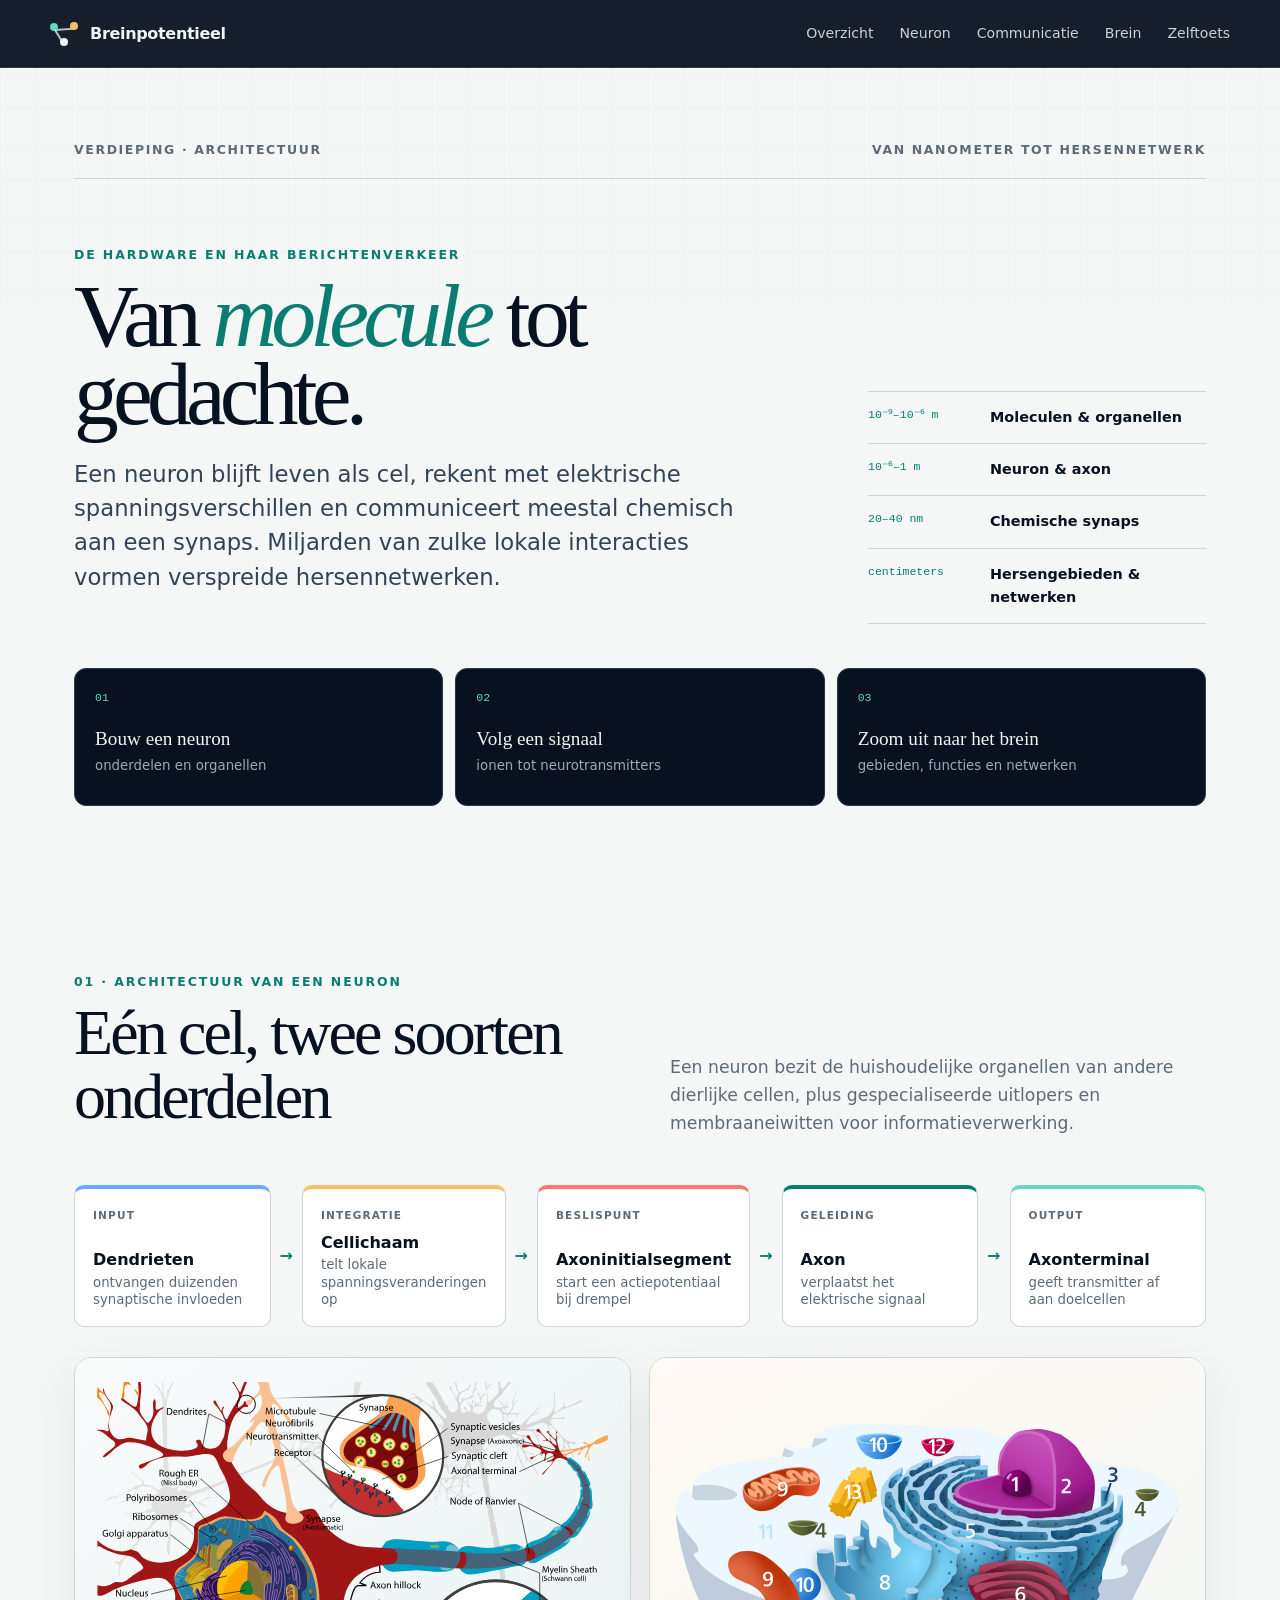
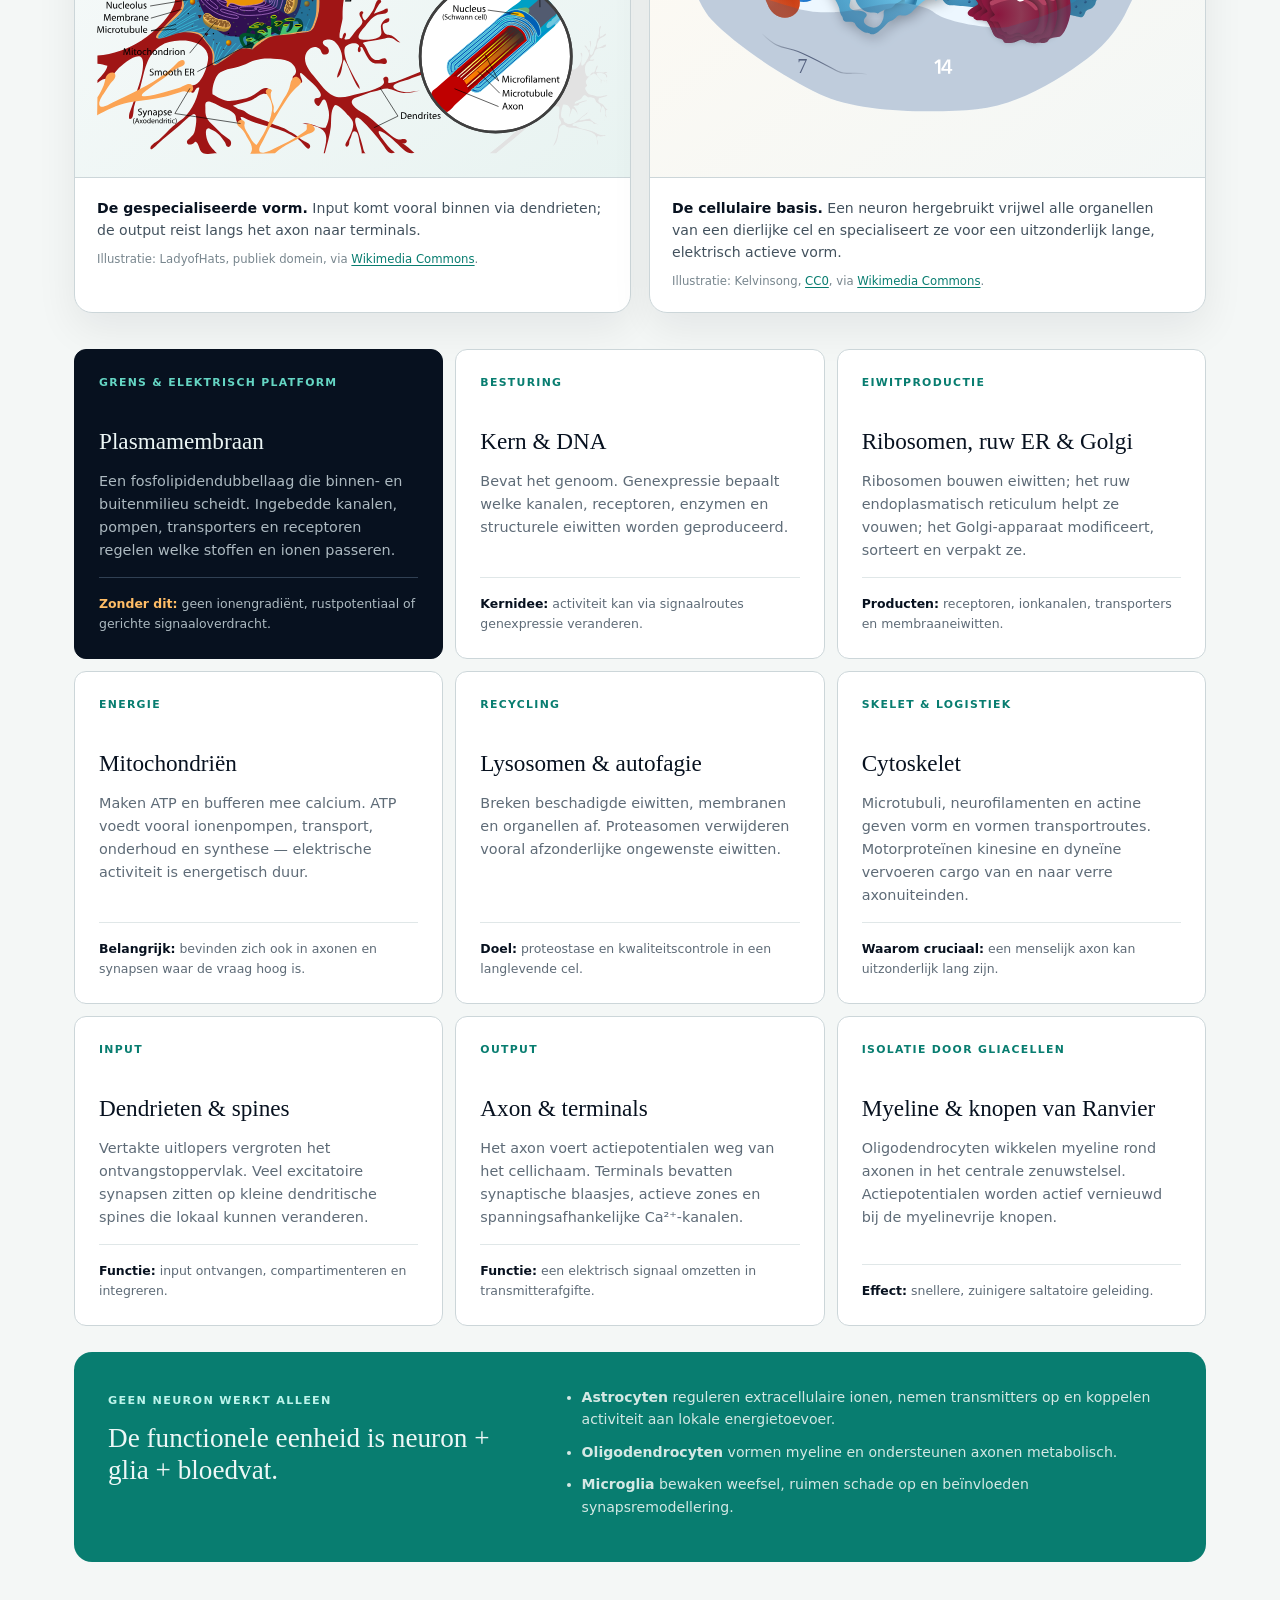
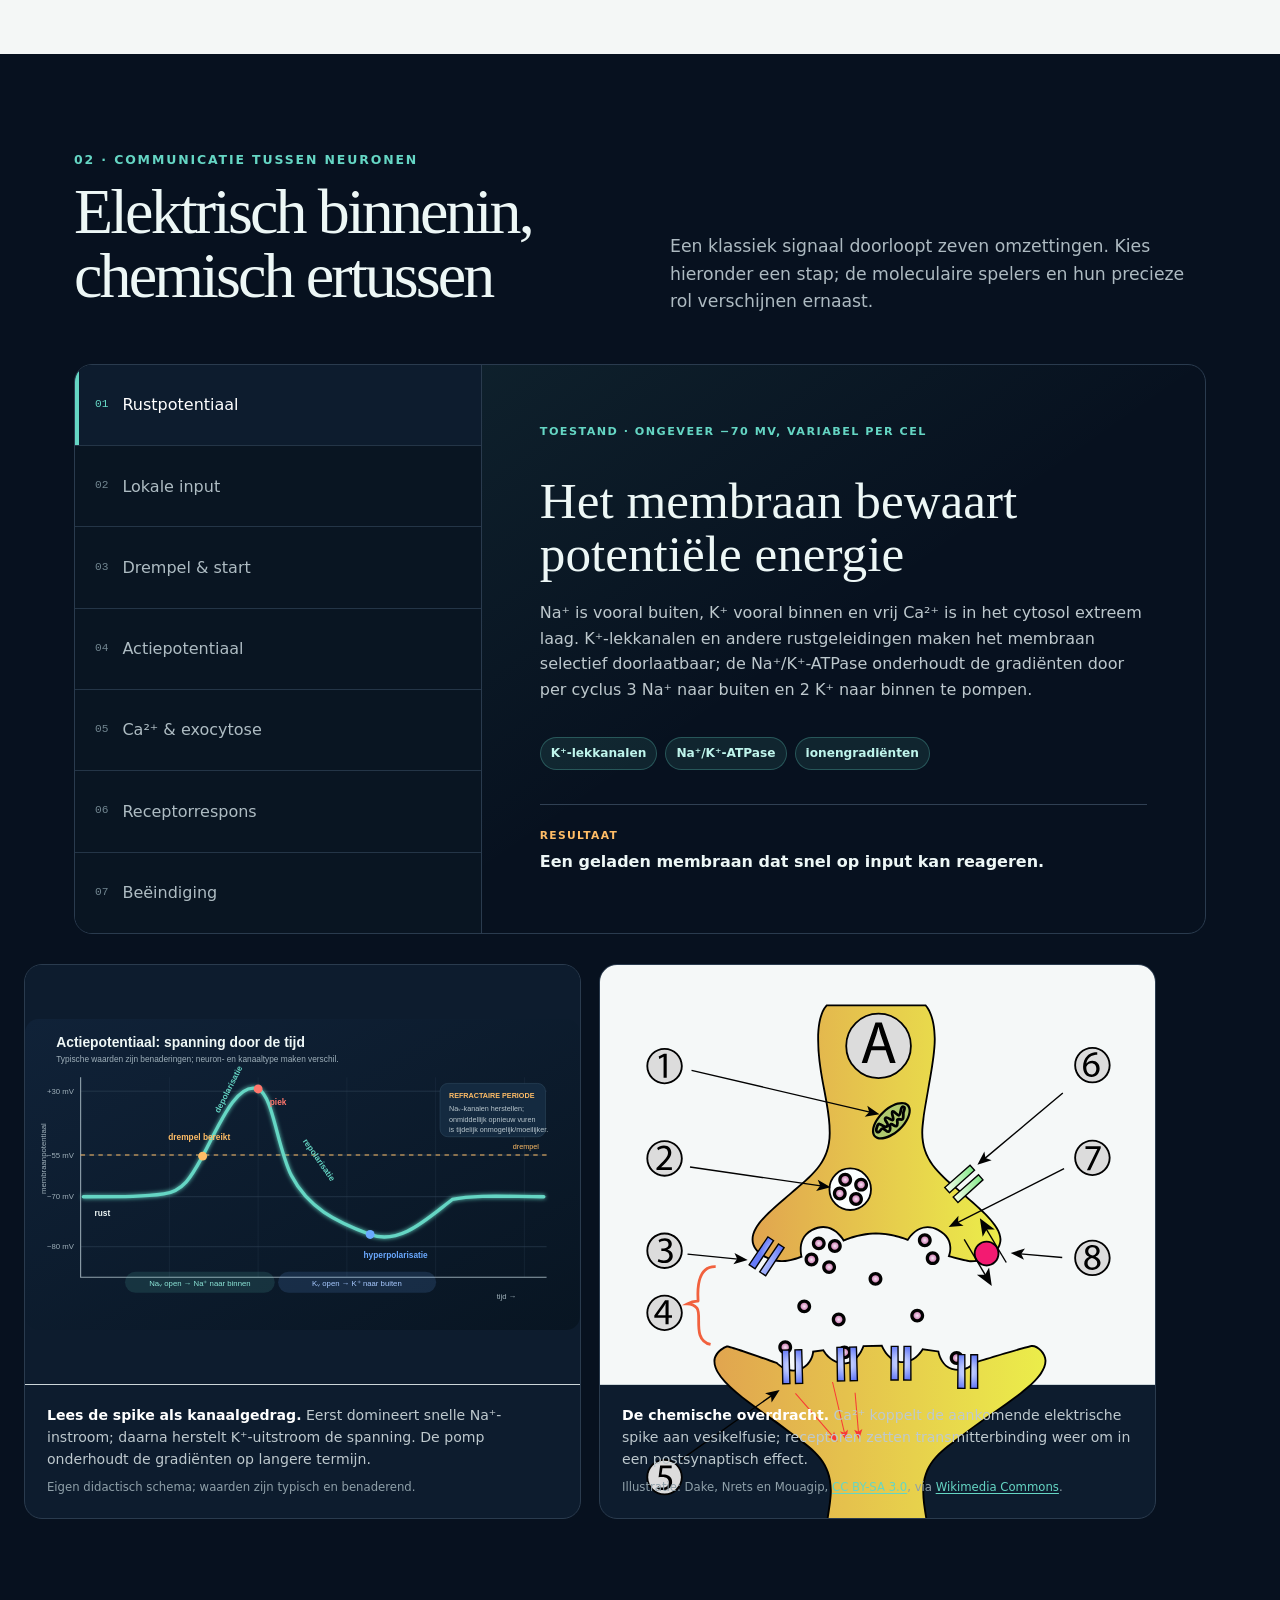
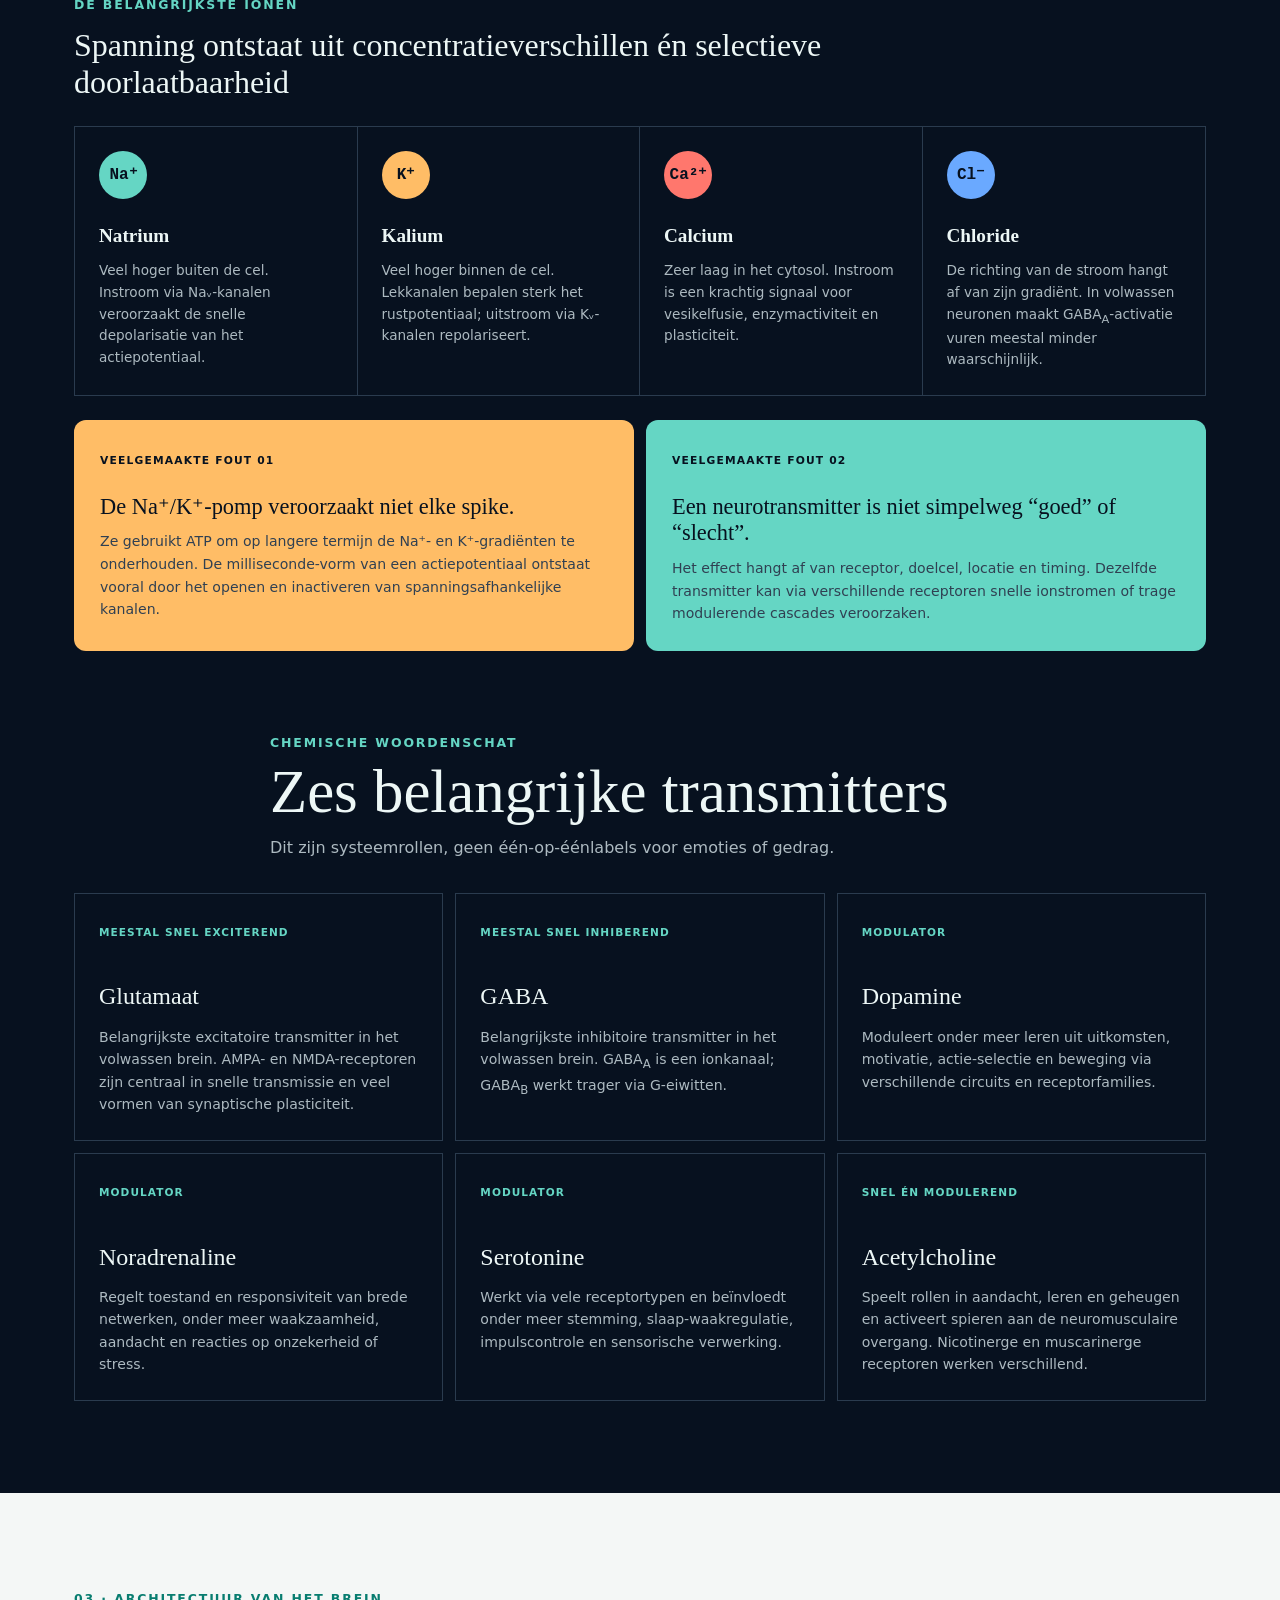
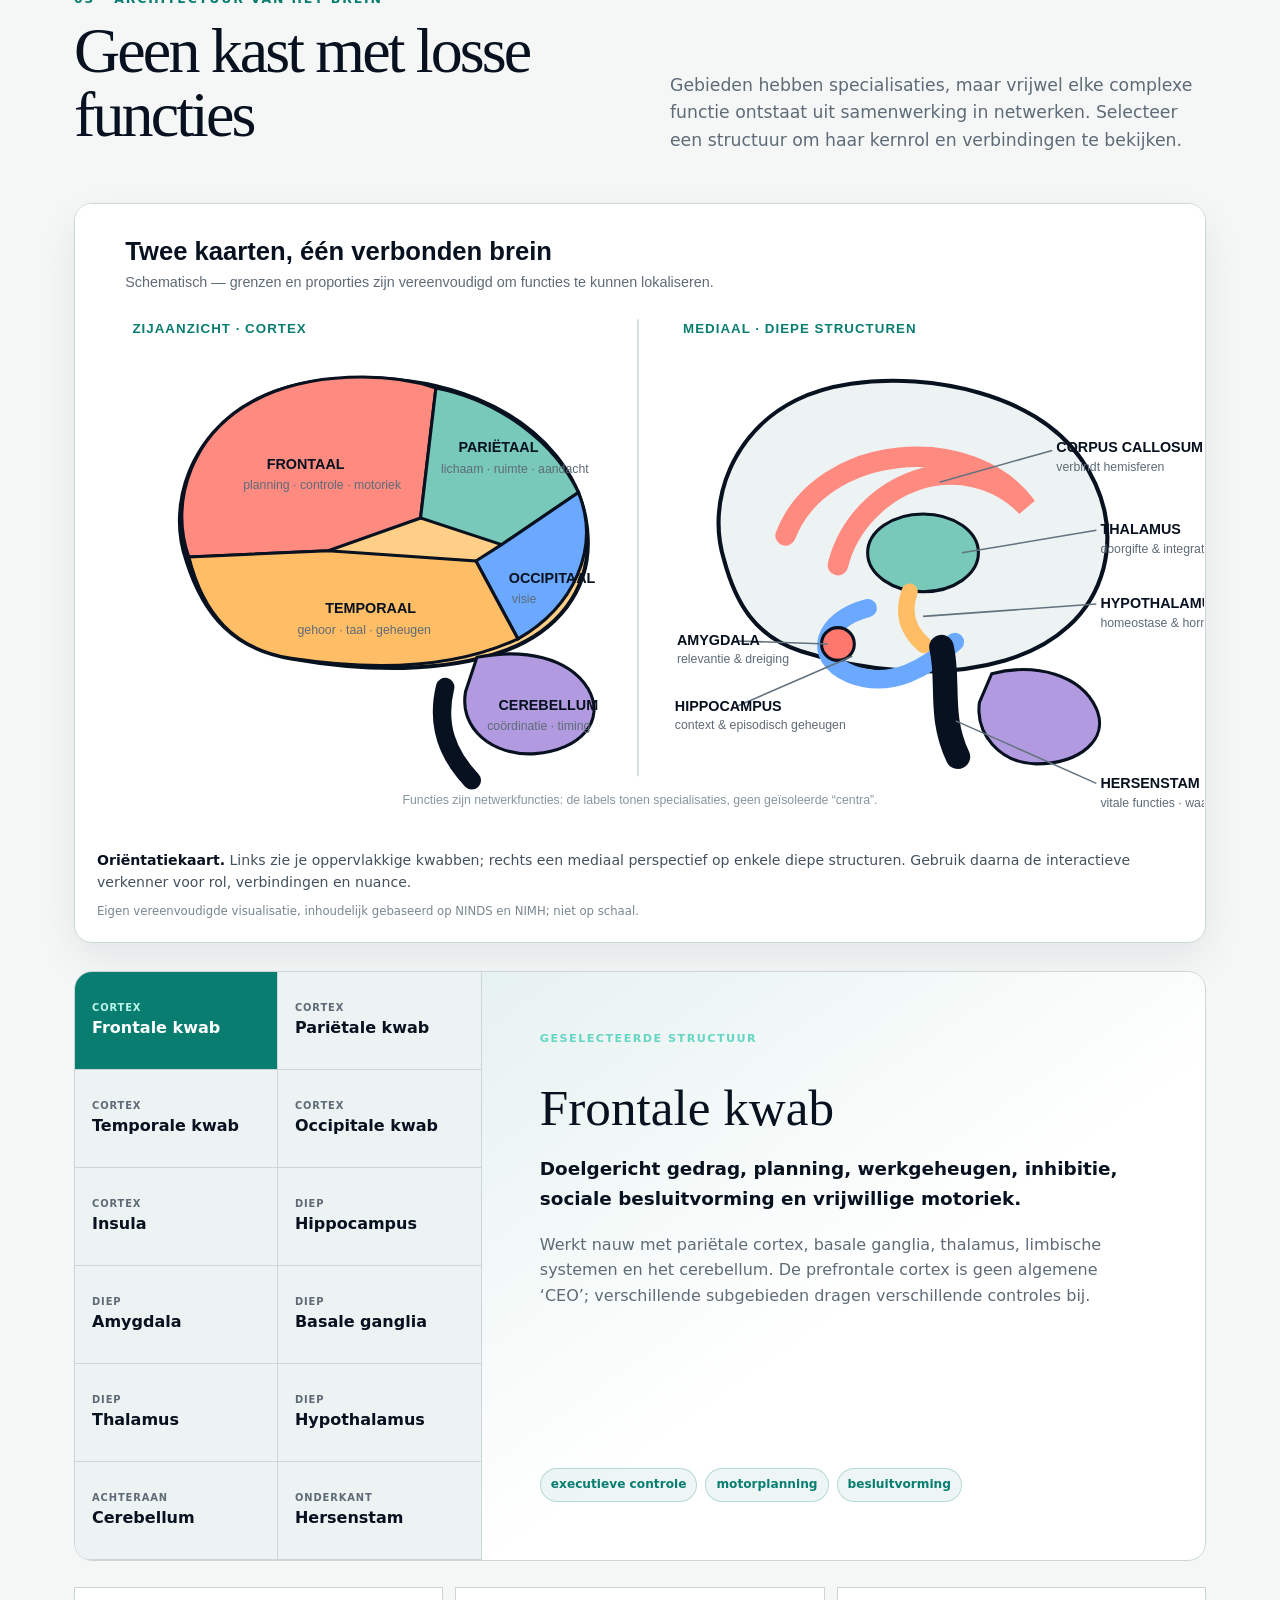
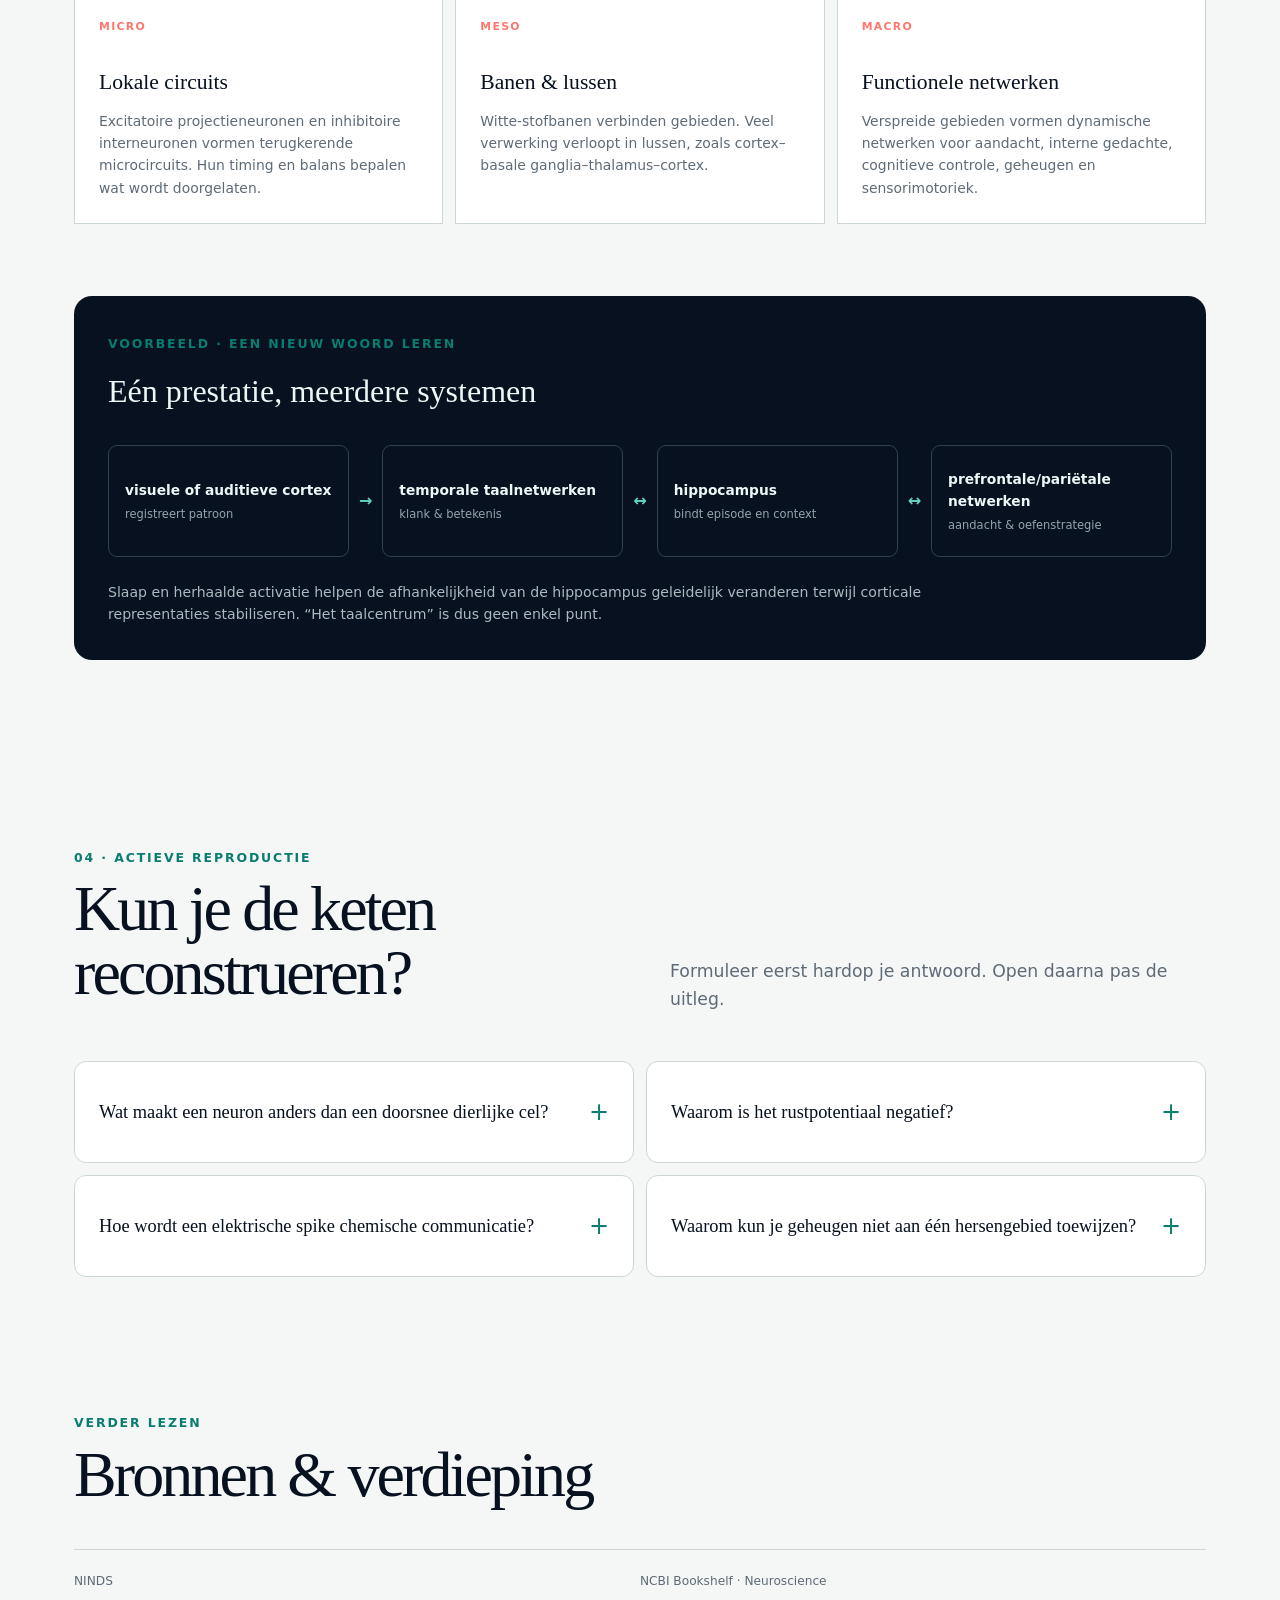
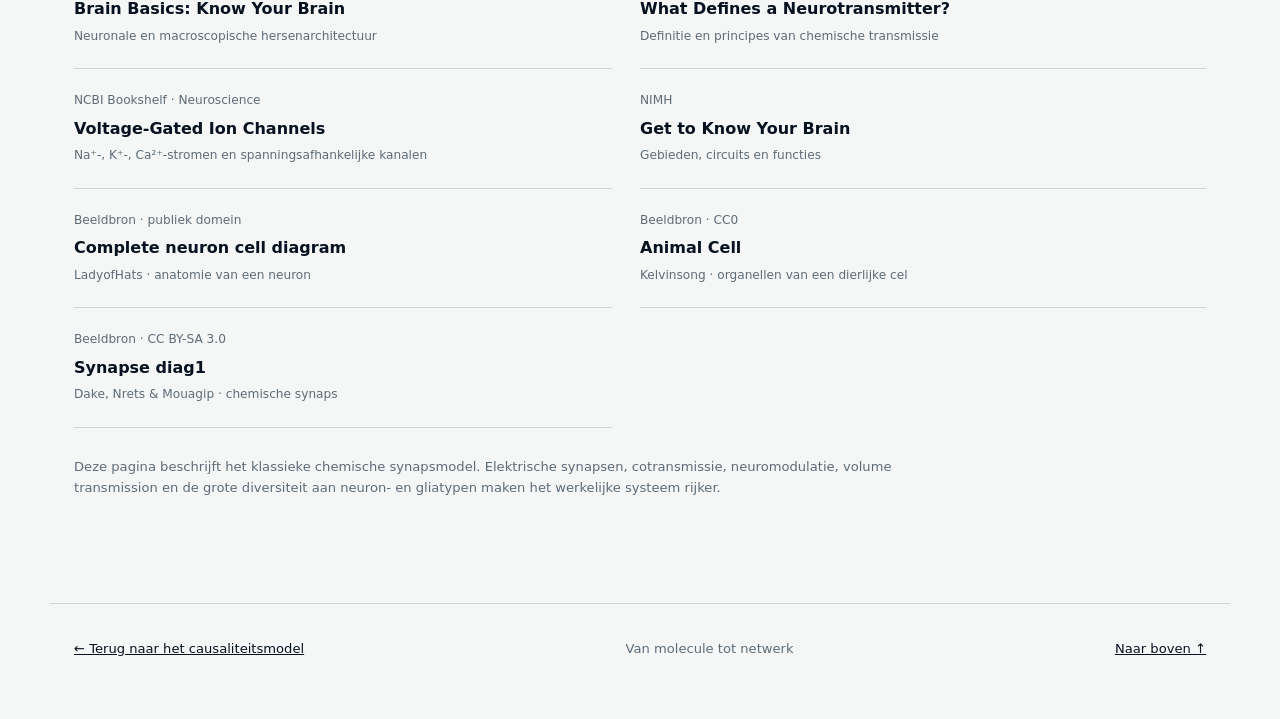
==== commit b84cc842: "Add visual learning aids and scientific diagrams" ====
--- a/architectuur.html
+++ b/architectuur.html
@@ -67,6 +67,17 @@
         <div class="schematic-node output"><span>output</span><strong>Axonterminal</strong><small>geeft transmitter af aan doelcellen</small></div>
       </div>
 
+      <div class="visual-grid neuron-visuals">
+        <figure class="science-figure">
+          <div class="image-stage neuron-stage"><img src="assets/neuron-anatomy.svg" alt="Gelabelde anatomie van een multipolair neuron met dendrieten, cellichaam, axon, myelineschede, knopen van Ranvier en synaptische uiteinden." loading="lazy"></div>
+          <figcaption><strong>De gespecialiseerde vorm.</strong> Input komt vooral binnen via dendrieten; de output reist langs het axon naar terminals. <span>Illustratie: LadyofHats, publiek domein, via <a href="https://commons.wikimedia.org/wiki/File:Complete_neuron_cell_diagram_en.svg" target="_blank" rel="noreferrer">Wikimedia Commons</a>.</span></figcaption>
+        </figure>
+        <figure class="science-figure">
+          <div class="image-stage cell-stage"><img src="assets/animal-cell.svg" alt="Doorsnede van een typische dierlijke cel met kern, ribosomen, endoplasmatisch reticulum, Golgi-apparaat, mitochondriën, lysosomen, cytoskelet en celmembraan." loading="lazy"></div>
+          <figcaption><strong>De cellulaire basis.</strong> Een neuron hergebruikt vrijwel alle organellen van een dierlijke cel en specialiseert ze voor een uitzonderlijk lange, elektrisch actieve vorm. <span>Illustratie: Kelvinsong, <a href="https://creativecommons.org/publicdomain/zero/1.0/" target="_blank" rel="noreferrer">CC0</a>, via <a href="https://commons.wikimedia.org/wiki/File:Animal_Cell.svg" target="_blank" rel="noreferrer">Wikimedia Commons</a>.</span></figcaption>
+        </figure>
+      </div>
+
       <div class="architecture-grid">
         <article class="component-card featured"><span class="component-type">grens & elektrisch platform</span><h3>Plasmamembraan</h3><p>Een fosfolipidendubbellaag die binnen- en buitenmilieu scheidt. Ingebedde kanalen, pompen, transporters en receptoren regelen welke stoffen en ionen passeren.</p><footer><strong>Zonder dit:</strong> geen ionengradiënt, rustpotentiaal of gerichte signaaloverdracht.</footer></article>
         <article class="component-card"><span class="component-type">besturing</span><h3>Kern & DNA</h3><p>Bevat het genoom. Genexpressie bepaalt welke kanalen, receptoren, enzymen en structurele eiwitten worden geproduceerd.</p><footer><strong>Kernidee:</strong> activiteit kan via signaalroutes genexpressie veranderen.</footer></article>
@@ -108,6 +119,17 @@
         <article class="signal-panel" id="signal-panel" aria-live="polite"></article>
       </div>
 
+      <div class="visual-grid signal-visuals">
+        <figure class="science-figure dark-card">
+          <div class="image-stage chart-stage"><img src="assets/action-potential.svg" alt="Lijngrafiek van een actiepotentiaal: rustpotentiaal, drempel, snelle depolarisatie door natriuminflux, repolarisatie door kaliumefflux en korte hyperpolarisatie." loading="lazy"></div>
+          <figcaption><strong>Lees de spike als kanaalgedrag.</strong> Eerst domineert snelle Na⁺-instroom; daarna herstelt K⁺-uitstroom de spanning. De pomp onderhoudt de gradiënten op langere termijn. <span>Eigen didactisch schema; waarden zijn typisch en benaderend.</span></figcaption>
+        </figure>
+        <figure class="science-figure dark-card">
+          <div class="image-stage synapse-stage"><img src="assets/chemical-synapse.svg" alt="Doorsnede van een chemische synaps met presynaptische terminal, calciumkanalen, transmitterblaasjes, synaptische spleet, receptoren en heropnametransporter." loading="lazy"></div>
+          <figcaption><strong>De chemische overdracht.</strong> Ca²⁺ koppelt de aankomende elektrische spike aan vesikelfusie; receptoren zetten transmitterbinding weer om in een postsynaptisch effect. <span>Illustratie: Dake, Nrets en Mouagip, <a href="https://creativecommons.org/licenses/by-sa/3.0/" target="_blank" rel="noreferrer">CC BY-SA 3.0</a>, via <a href="https://commons.wikimedia.org/wiki/File:Synapse_diag1.svg" target="_blank" rel="noreferrer">Wikimedia Commons</a>.</span></figcaption>
+        </figure>
+      </div>
+
       <div class="ion-table-wrap">
         <header><span class="chapter">De belangrijkste ionen</span><h3>Spanning ontstaat uit concentratieverschillen én selectieve doorlaatbaarheid</h3></header>
         <div class="ion-grid">
@@ -139,6 +161,11 @@
         <div><span class="chapter">03 · architectuur van het brein</span><h2>Geen kast met losse functies</h2></div>
         <p>Gebieden hebben specialisaties, maar vrijwel elke complexe functie ontstaat uit samenwerking in netwerken. Selecteer een structuur om haar kernrol en verbindingen te bekijken.</p>
       </header>
+
+      <figure class="science-figure wide-visual brain-visual">
+        <img src="assets/brain-atlas.svg" alt="Schematische hersenatlas met links de vier corticale kwabben en het cerebellum en rechts corpus callosum, thalamus, hypothalamus, hippocampus, amygdala en hersenstam." loading="lazy">
+        <figcaption><strong>Oriëntatiekaart.</strong> Links zie je oppervlakkige kwabben; rechts een mediaal perspectief op enkele diepe structuren. Gebruik daarna de interactieve verkenner voor rol, verbindingen en nuance. <span>Eigen vereenvoudigde visualisatie, inhoudelijk gebaseerd op NINDS en NIMH; niet op schaal.</span></figcaption>
+      </figure>
 
       <div class="brain-explorer">
         <div class="brain-levels" role="tablist" aria-label="Hersenstructuren">
@@ -196,6 +223,9 @@
         <a href="https://www.ncbi.nlm.nih.gov/books/NBK10957/" target="_blank" rel="noreferrer"><span>NCBI Bookshelf · Neuroscience</span><strong>What Defines a Neurotransmitter?</strong><small>Definitie en principes van chemische transmissie</small></a>
         <a href="https://www.ncbi.nlm.nih.gov/books/NBK10883/" target="_blank" rel="noreferrer"><span>NCBI Bookshelf · Neuroscience</span><strong>Voltage-Gated Ion Channels</strong><small>Na⁺-, K⁺-, Ca²⁺-stromen en spanningsafhankelijke kanalen</small></a>
         <a href="https://www.nimh.nih.gov/health/publications/get-to-know-your-brain" target="_blank" rel="noreferrer"><span>NIMH</span><strong>Get to Know Your Brain</strong><small>Gebieden, circuits en functies</small></a>
+        <a href="https://commons.wikimedia.org/wiki/File:Complete_neuron_cell_diagram_en.svg" target="_blank" rel="noreferrer"><span>Beeldbron · publiek domein</span><strong>Complete neuron cell diagram</strong><small>LadyofHats · anatomie van een neuron</small></a>
+        <a href="https://commons.wikimedia.org/wiki/File:Animal_Cell.svg" target="_blank" rel="noreferrer"><span>Beeldbron · CC0</span><strong>Animal Cell</strong><small>Kelvinsong · organellen van een dierlijke cel</small></a>
+        <a href="https://commons.wikimedia.org/wiki/File:Synapse_diag1.svg" target="_blank" rel="noreferrer"><span>Beeldbron · CC BY-SA 3.0</span><strong>Synapse diag1</strong><small>Dake, Nrets & Mouagip · chemische synaps</small></a>
       </div>
       <p class="disclaimer">Deze pagina beschrijft het klassieke chemische synapsmodel. Elektrische synapsen, cotransmissie, neuromodulatie, volume transmission en de grote diversiteit aan neuron- en gliatypen maken het werkelijke systeem rijker.</p>
     </section>
--- a/styles.css
+++ b/styles.css
@@ -285,10 +285,37 @@
 .network-flow b { color: var(--cyan); }
 .network-example > p { max-width: 850px; margin: 24px 0 0; color: #adbac1; font-size: .88rem; }
 
+/* Scientific visuals */
+.visual-grid { display: grid; grid-template-columns: 1fr 1fr; gap: 18px; margin: 30px 0 36px; }
+.science-figure { overflow: hidden; margin: 0; background: var(--white); border: 1px solid var(--line); border-radius: var(--radius); box-shadow: 0 16px 42px rgba(7,17,31,.07); }
+.science-figure img { display: block; width: 100%; height: 100%; object-fit: contain; }
+.image-stage { height: 420px; display: grid; place-items: center; padding: 22px; background: #f8fbfa; border-bottom: 1px solid var(--line); }
+.neuron-stage { background: linear-gradient(145deg, #f9fbfb, #e8f3f1); }
+.cell-stage { background: linear-gradient(145deg, #fffaf2, #f3f7f6); }
+.synapse-stage { background: #f5f8f8; }
+.chart-stage { padding: 0; background: #0d1c2e; }
+.science-figure figcaption { padding: 20px 22px 22px; color: #42515d; font-size: .88rem; line-height: 1.55; }
+.science-figure figcaption strong { color: var(--ink); }
+.science-figure figcaption span { display: block; margin-top: 9px; color: #78868e; font-size: .73rem; line-height: 1.45; }
+.science-figure figcaption a { color: var(--cyan-dark); text-underline-offset: 2px; }
+.science-figure.dark-card { color: #edf7f6; background: #0d1c2e; border-color: #2a3b4e; box-shadow: none; }
+.science-figure.dark-card figcaption { color: #bec9ce; }
+.science-figure.dark-card figcaption strong { color: #fff; }
+.science-figure.dark-card figcaption span { color: #8fa0a9; }
+.science-figure.dark-card figcaption a { color: var(--cyan); }
+.wide-visual { margin: 0 0 46px; }
+.wide-visual > img { aspect-ratio: 11 / 4; object-fit: cover; background: var(--white); }
+.dark-figure { background: #0d1c2e; border-color: #2a3b4e; box-shadow: none; }
+.dark-figure figcaption { color: #bdc8cd; }
+.dark-figure figcaption strong { color: #fff; }
+.dark-figure figcaption span { color: #8799a3; }
+.brain-visual > img { aspect-ratio: 11 / 6.1; object-fit: contain; }
+.brain-visual { margin-bottom: 28px; }
+
 @media (max-width: 900px) {
   .topbar nav { gap: 14px; }
   .topbar nav a { font-size: .8rem; }
-  .hero-grid, .split-heading, .architecture-intro, .glia-note { grid-template-columns: 1fr; }
+  .hero-grid, .split-heading, .architecture-intro, .glia-note, .visual-grid { grid-template-columns: 1fr; }
   .hero-grid { align-items: start; }
   .formula-card { max-width: 520px; }
   .capacity-grid, .process-grid, .habit-grid { grid-template-columns: 1fr 1fr; }
@@ -309,6 +336,8 @@
   .brain-levels { border-right: 0; border-bottom: 1px solid var(--line); }
   .network-flow { grid-template-columns: 1fr; }
   .network-flow b { transform: rotate(90deg); justify-self: center; }
+  .image-stage { height: min(500px, 72vw); }
+  .wide-visual > img, .brain-visual > img { aspect-ratio: auto; min-height: 300px; object-fit: contain; }
 }
 
 @media (max-width: 620px) {
@@ -332,6 +361,9 @@
   .brain-levels { grid-template-columns: 1fr; }
   .brain-levels button { border-right: 0; }
   .network-example { padding: 24px; }
+  .image-stage { height: 310px; padding: 12px; }
+  .science-figure figcaption { padding: 17px; }
+  .wide-visual > img, .brain-visual > img { min-height: 230px; }
 }
 
 @media (prefers-reduced-motion: reduce) {
